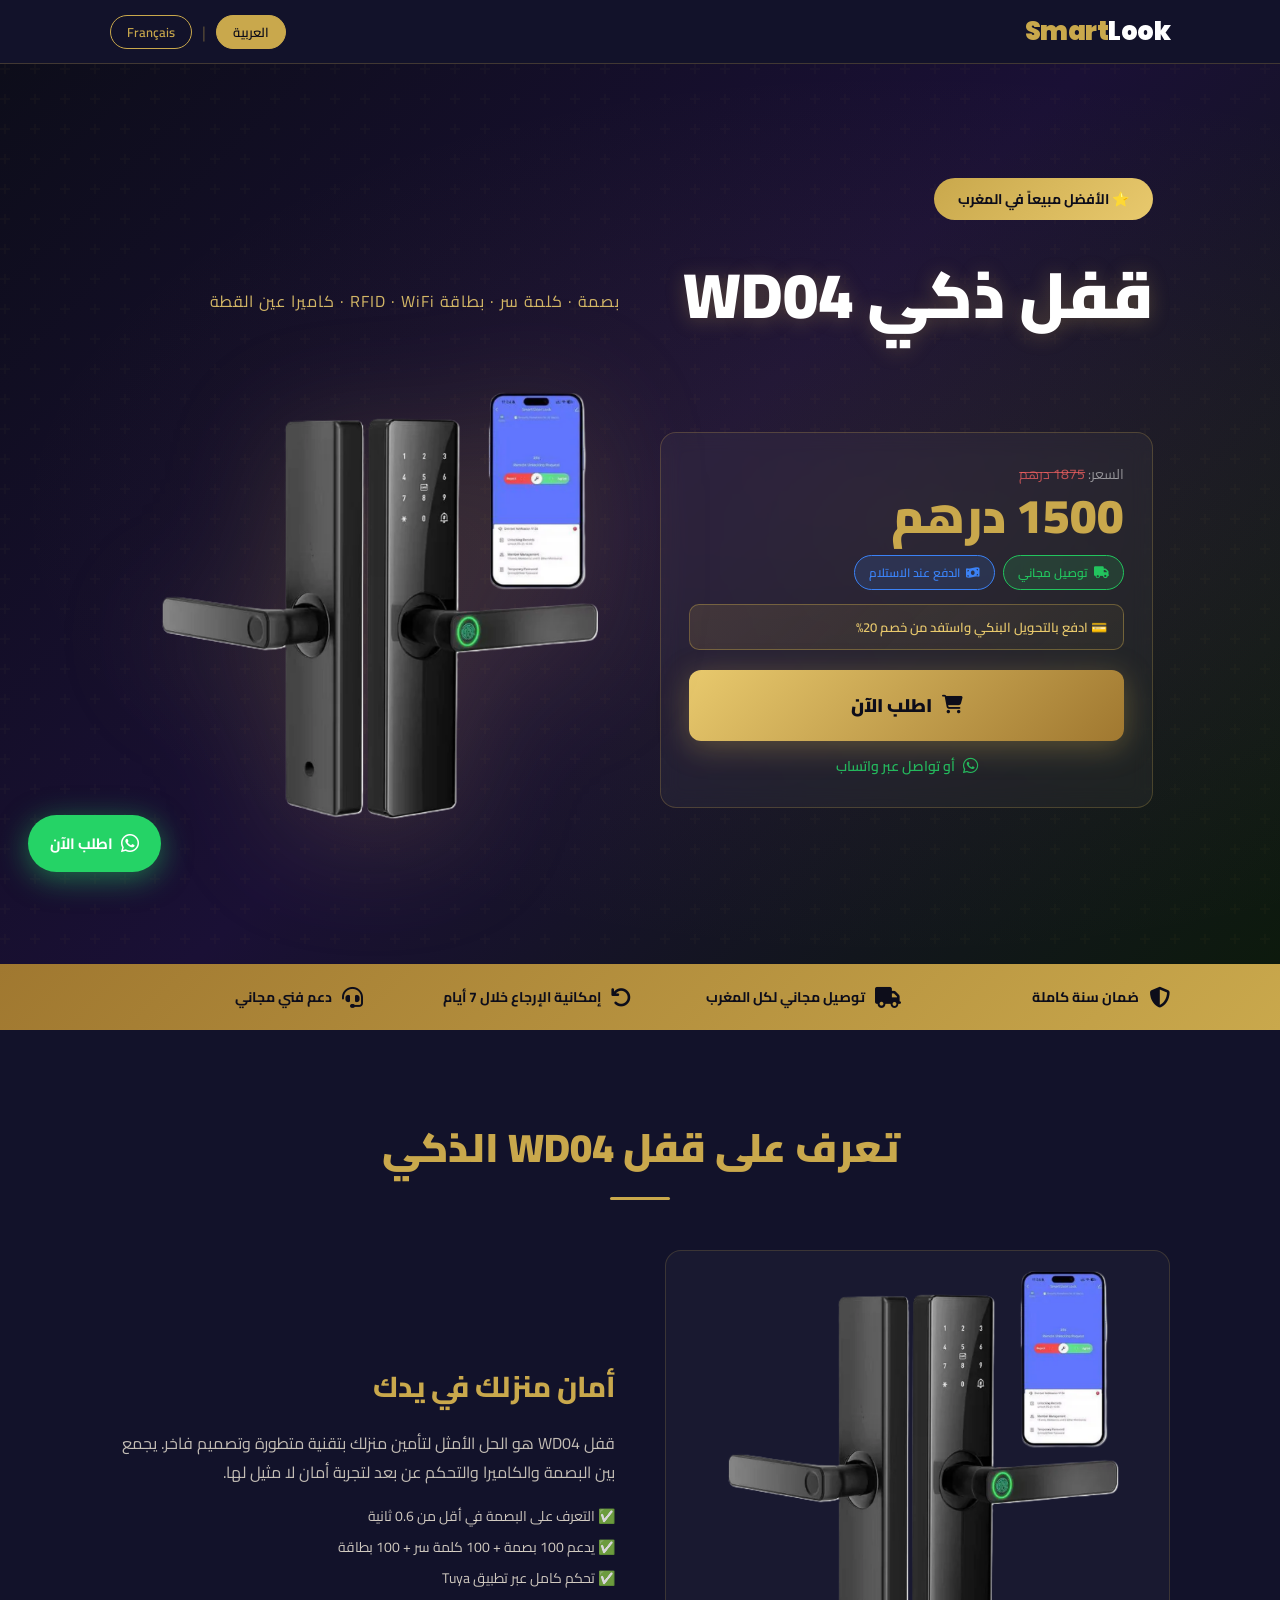
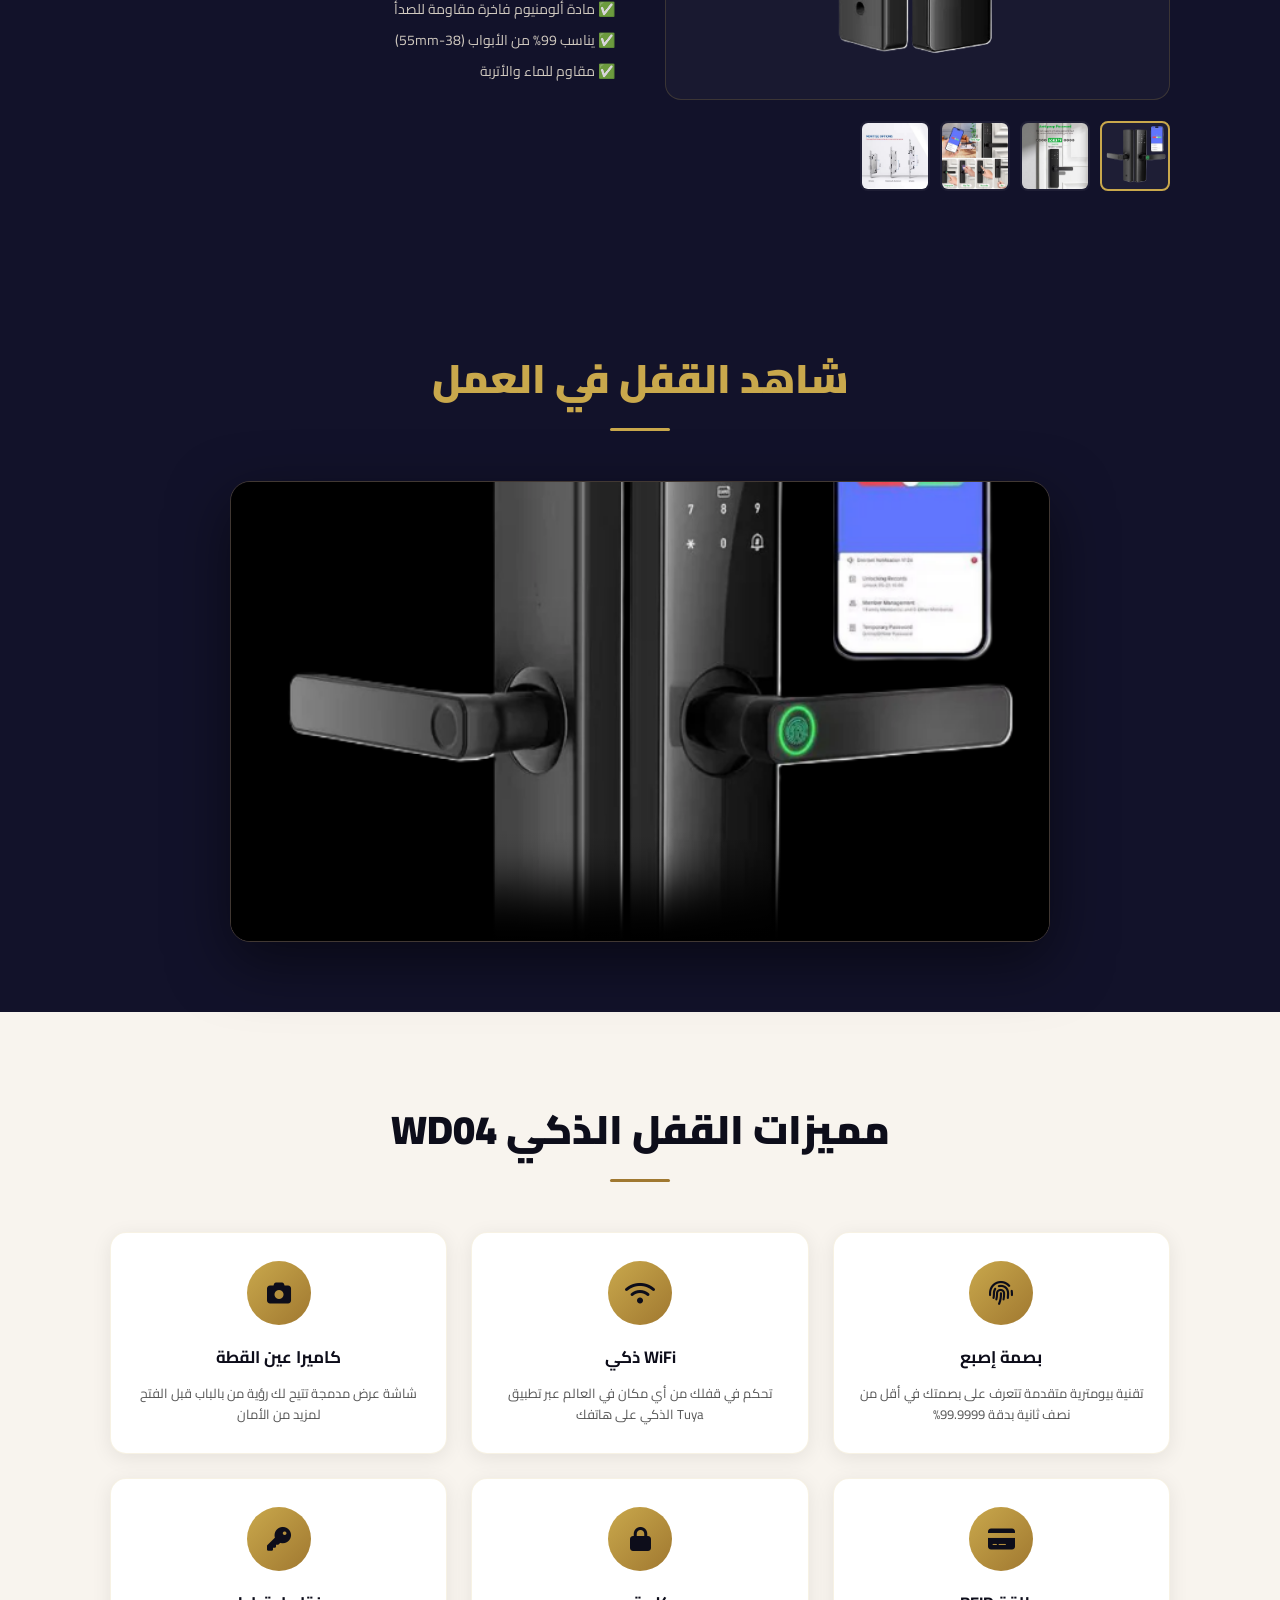
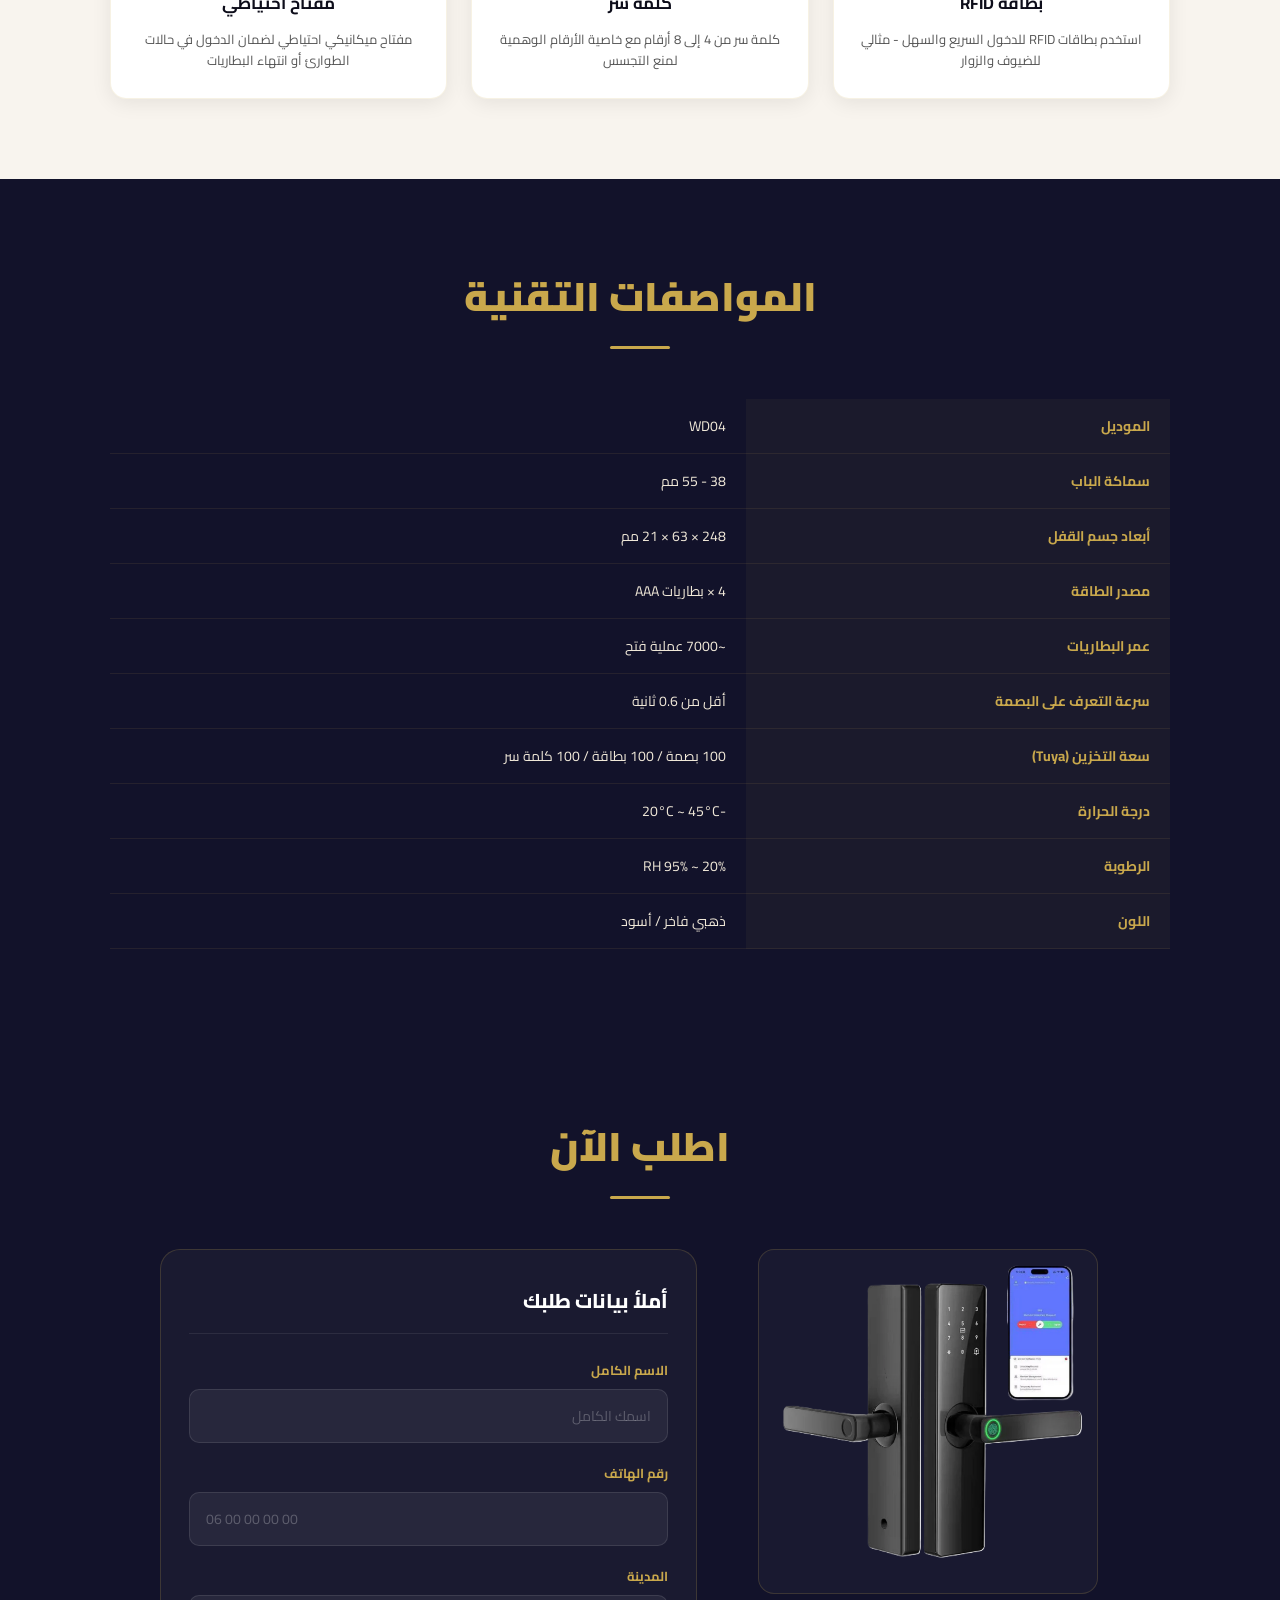
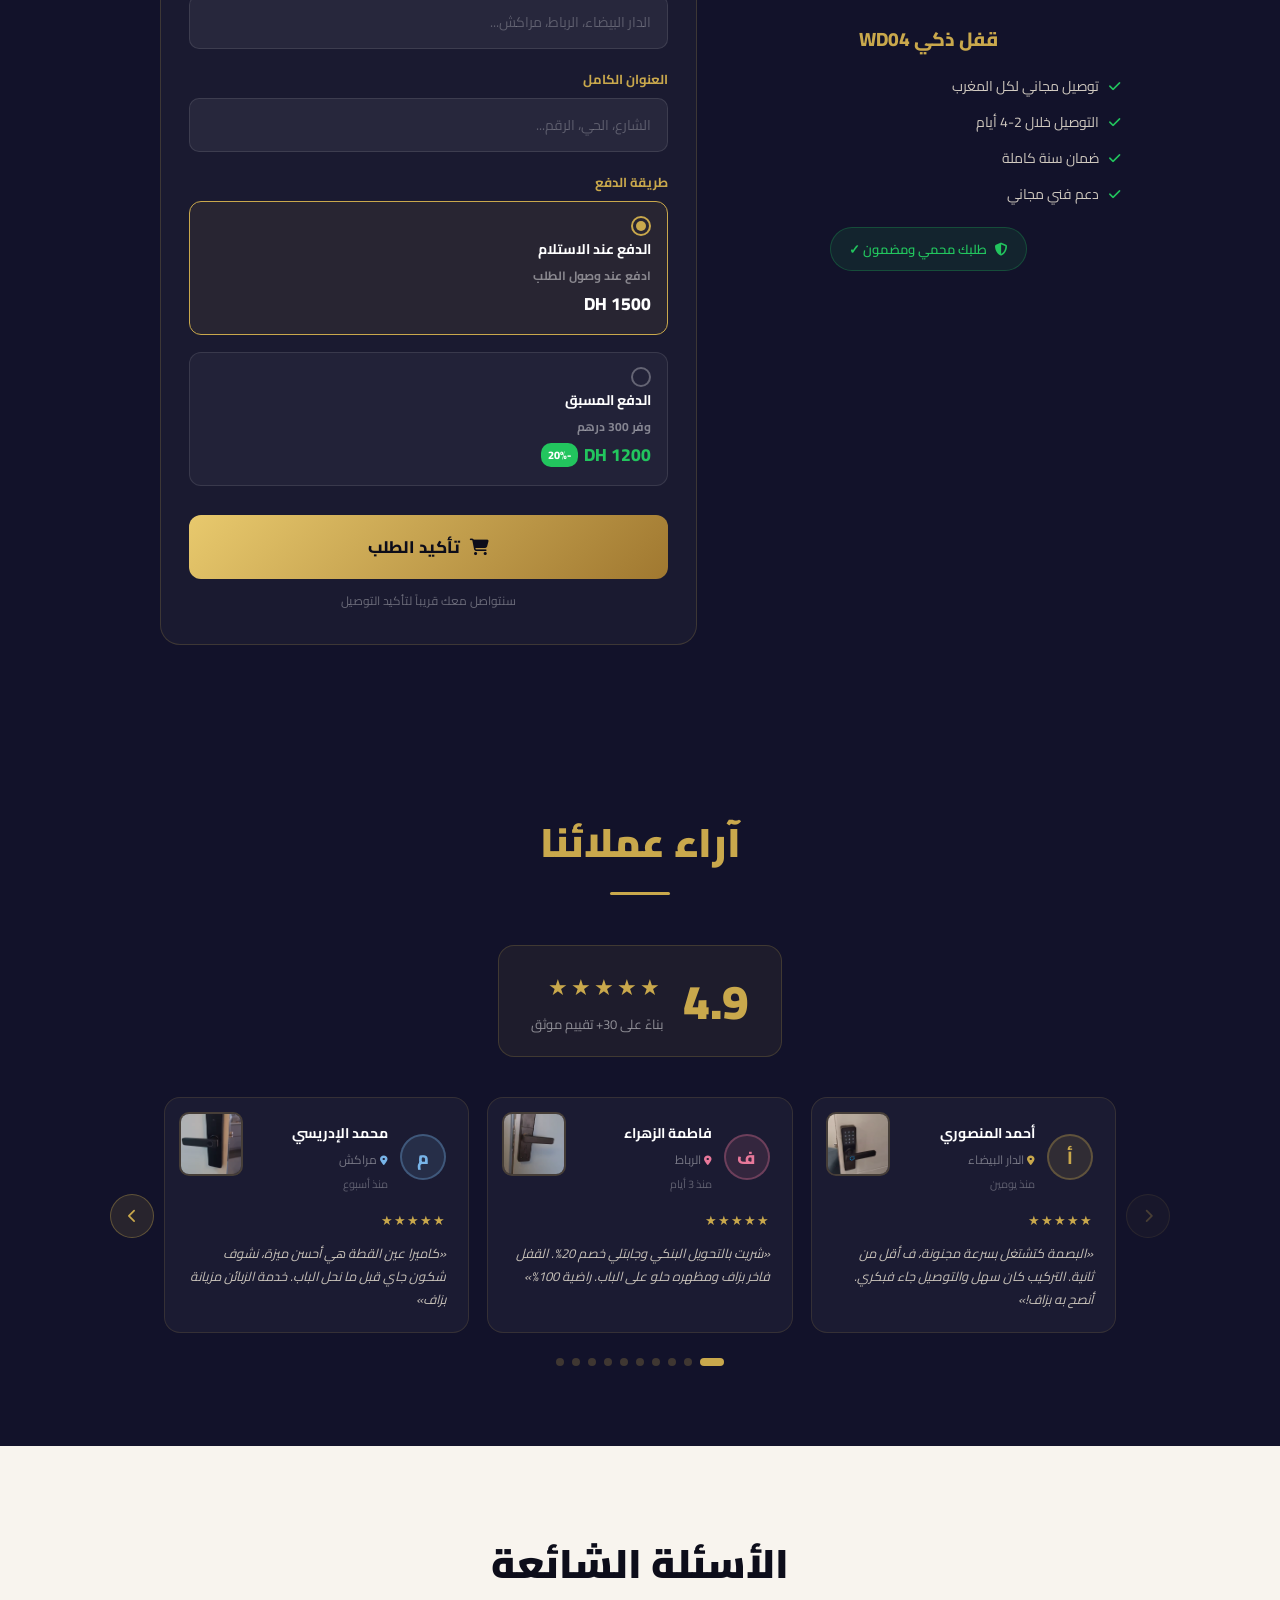
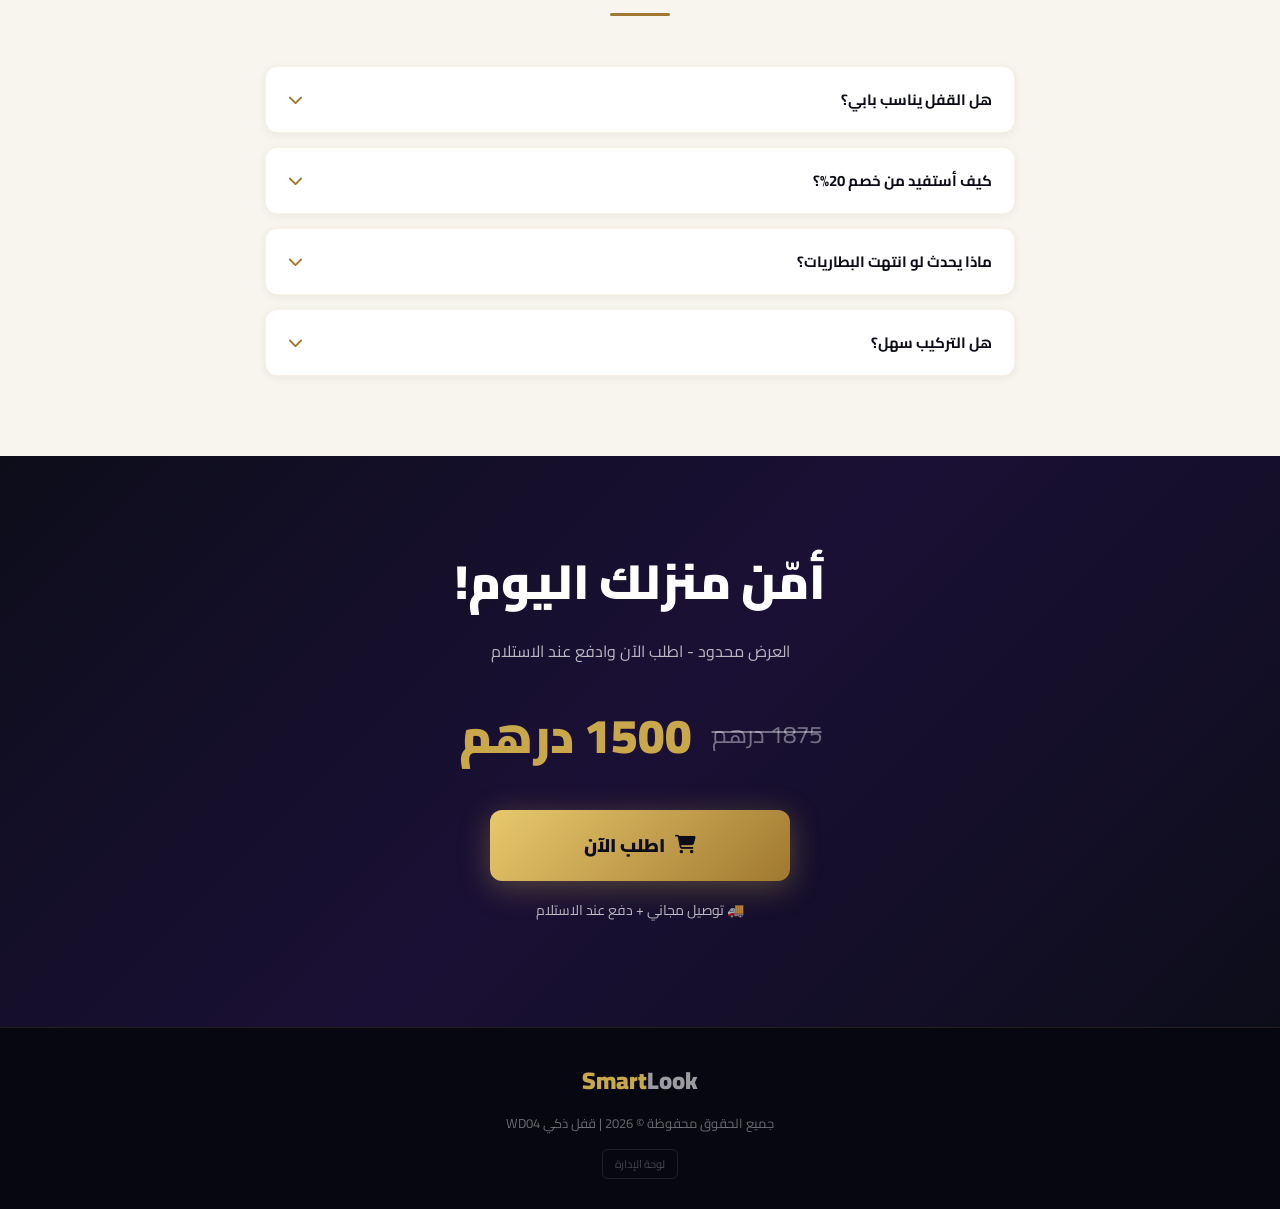
==== index.html @ 783a046b "first commit" ====
<!DOCTYPE html>
<html lang="ar" dir="rtl">
<head>
  <meta charset="UTF-8" />
  <meta name="viewport" content="width=device-width, initial-scale=1.0" />
  <title>SmartLook - قفل ذكي بصمة | Serrure Intelligente</title>
  <link rel="stylesheet" href="style.css" />
  <link href="https://fonts.googleapis.com/css2?family=Cairo:wght@300;400;600;700;900&family=Poppins:wght@300;400;600;700;900&display=swap" rel="stylesheet" />
  <link rel="stylesheet" href="https://cdnjs.cloudflare.com/ajax/libs/font-awesome/6.5.0/css/all.min.css" />
</head>
<body>

<!-- NAVBAR -->
<nav class="navbar">
  <div class="container navbar-inner">
    <div class="site-logo">Smart<span>Look</span></div>
    <div class="navbar-langs">
      <button class="lang-btn active" id="btn-ar" onclick="setLang('ar')">العربية</button>
      <span>|</span>
      <button class="lang-btn" id="btn-fr" onclick="setLang('fr')">Français</button>
    </div>
  </div>
</nav>

<!-- HEADER -->
<header class="hero">
  <div class="hero-overlay"></div>
  <div class="container hero-content">
    <div class="badge-top" data-ar="⭐ الأفضل مبيعاً في المغرب" data-fr="⭐ Meilleure vente au Maroc">⭐ الأفضل مبيعاً في المغرب</div>
    <h1 class="hero-title" data-ar="قفل ذكي WD04" data-fr="Serrure Intelligente WD04">قفل ذكي WD04</h1>
    <p class="hero-subtitle" data-ar="بصمة · كلمة سر · بطاقة RFID · WiFi · كاميرا عين القطة" data-fr="Empreinte · Code · Carte RFID · WiFi · Caméra Œil de Chat">بصمة · كلمة سر · بطاقة RFID · WiFi · كاميرا عين القطة</p>

    <div class="hero-price-box">
      <div class="price-normal">
        <span data-ar="السعر:" data-fr="Prix:">السعر:</span>
        <span class="price-strike">1875 درهم</span>
      </div>
      <div class="price-main">1500 <span data-ar="درهم" data-fr="DH">درهم</span></div>
      <div class="price-tags">
        <span class="tag green" data-ar="توصيل مجاني" data-fr="Livraison gratuite"><i class="fas fa-truck"></i> توصيل مجاني</span>
        <span class="tag blue" data-ar="الدفع عند الاستلام" data-fr="Paiement à la livraison"><i class="fas fa-money-bill-wave"></i> الدفع عند الاستلام</span>
      </div>
      <div class="virement-promo" data-ar="💳 ادفع بالتحويل البنكي واستفد من خصم 20%" data-fr="💳 Payez par virement bancaire et bénéficiez de 20% de réduction">
        💳 ادفع بالتحويل البنكي واستفد من خصم 20%
      </div>
      <button class="cta-btn hero-cta pulse" onclick="scrollToOrder()">
        <i class="fas fa-shopping-cart"></i>
        <span data-ar="اطلب الآن" data-fr="Commander maintenant">اطلب الآن</span>
      </button>
      <a class="hero-wa-link" href="#" onclick="orderWhatsApp('cod'); return false;">
        <i class="fab fa-whatsapp"></i>
        <span data-ar="أو تواصل عبر واتساب" data-fr="Ou contactez via WhatsApp">أو تواصل عبر واتساب</span>
      </a>
    </div>

    <div class="hero-img-wrap">
      <img src="image/looks.png" alt="WD04 Smart Lock" class="hero-img" />
    </div>
  </div>
</header>

<!-- TRUST BADGES -->
<section class="trust-bar">
  <div class="container trust-grid">
    <div class="trust-item">
      <i class="fas fa-shield-alt"></i>
      <span data-ar="ضمان سنة كاملة" data-fr="Garantie 1 an">ضمان سنة كاملة</span>
    </div>
    <div class="trust-item">
      <i class="fas fa-truck"></i>
      <span data-ar="توصيل مجاني لكل المغرب" data-fr="Livraison gratuite partout au Maroc">توصيل مجاني لكل المغرب</span>
    </div>
    <div class="trust-item">
      <i class="fas fa-undo"></i>
      <span data-ar="إمكانية الإرجاع خلال 7 أيام" data-fr="Retour sous 7 jours">إمكانية الإرجاع خلال 7 أيام</span>
    </div>
    <div class="trust-item">
      <i class="fas fa-headset"></i>
      <span data-ar="دعم فني مجاني" data-fr="Support technique gratuit">دعم فني مجاني</span>
    </div>
  </div>
</section>

<!-- VIDEO / PRODUCT SHOWCASE -->
<section class="showcase section-dark">
  <div class="container">
    <h2 class="section-title" data-ar="تعرف على قفل WD04 الذكي" data-fr="Découvrez la serrure WD04">تعرف على قفل WD04 الذكي</h2>
    <div class="showcase-grid">
      <div class="showcase-imgs">
        <div class="img-gallery">
          <img src="image/looks.png" alt="WD04" class="gallery-main" id="mainImg" />
          <div class="gallery-thumbs">
            <img src="image/looks.png" onclick="changeImg(this)" class="thumb active" />
            <img src="image/pic.png" onclick="changeImg(this)" class="thumb" />
            <img src="image/mk.png" onclick="changeImg(this)" class="thumb" />
            <img src="image/aze.png" onclick="changeImg(this)" class="thumb" />
          </div>
        </div>
      </div>
      <div class="showcase-text">
        <h3 data-ar="أمان منزلك في يدك" data-fr="La sécurité de votre maison dans vos mains">أمان منزلك في يدك</h3>
        <p data-ar="قفل WD04 هو الحل الأمثل لتأمين منزلك بتقنية متطورة وتصميم فاخر. يجمع بين البصمة والكاميرا والتحكم عن بعد لتجربة أمان لا مثيل لها." data-fr="La serrure WD04 est la solution idéale pour sécuriser votre maison avec une technologie avancée et un design luxueux. Combine empreinte digitale, caméra et contrôle à distance.">قفل WD04 هو الحل الأمثل لتأمين منزلك بتقنية متطورة وتصميم فاخر. يجمع بين البصمة والكاميرا والتحكم عن بعد لتجربة أمان لا مثيل لها.</p>
        <ul class="check-list">
          <li data-ar="✅ التعرف على البصمة في أقل من 0.6 ثانية" data-fr="✅ Reconnaissance d'empreinte en moins de 0.6 seconde">✅ التعرف على البصمة في أقل من 0.6 ثانية</li>
          <li data-ar="✅ يدعم 100 بصمة + 100 كلمة سر + 100 بطاقة" data-fr="✅ Supporte 100 empreintes + 100 codes + 100 cartes">✅ يدعم 100 بصمة + 100 كلمة سر + 100 بطاقة</li>
          <li data-ar="✅ تحكم كامل عبر تطبيق Tuya" data-fr="✅ Contrôle total via l'application Tuya">✅ تحكم كامل عبر تطبيق Tuya</li>
          <li data-ar="✅ مادة ألومنيوم فاخرة مقاومة للصدأ" data-fr="✅ Aluminium de luxe résistant à la corrosion">✅ مادة ألومنيوم فاخرة مقاومة للصدأ</li>
          <li data-ar="✅ يناسب 99% من الأبواب (38-55mm)" data-fr="✅ Compatible avec 99% des portes (38-55mm)">✅ يناسب 99% من الأبواب (38-55mm)</li>
          <li data-ar="✅ مقاوم للماء والأتربة" data-fr="✅ Résistant à l'eau et à la poussière">✅ مقاوم للماء والأتربة</li>
        </ul>
      </div>
    </div>
  </div>
</section>

<!-- VIDEO SECTION -->
<section class="video-section section-dark">
  <div class="container">
    <h2 class="section-title" data-ar="شاهد القفل في العمل" data-fr="Voir la serrure en action">شاهد القفل في العمل</h2>
    <div class="video-wrap">
      <video controls preload="metadata" poster="image/looks.png">
        <source src="video/2026-04-18 12-23-33.mkv" type="video/x-matroska" />
        <source src="video/2026-04-18 12-23-33.mkv" />
      </video>
    </div>
  </div>
</section>

<!-- FEATURES -->
<section class="features section-light">
  <div class="container">
    <h2 class="section-title dark" data-ar="مميزات القفل الذكي WD04" data-fr="Caractéristiques de la serrure WD04">مميزات القفل الذكي WD04</h2>
    <div class="features-grid">
      <div class="feature-card">
        <div class="feature-icon"><i class="fas fa-fingerprint"></i></div>
        <h4 data-ar="بصمة إصبع" data-fr="Empreinte digitale">بصمة إصبع</h4>
        <p data-ar="تقنية بيومترية متقدمة تتعرف على بصمتك في أقل من نصف ثانية بدقة 99.9999%" data-fr="Technologie biométrique avancée reconnaissant votre empreinte en moins d'une demi-seconde">تقنية بيومترية متقدمة تتعرف على بصمتك في أقل من نصف ثانية بدقة 99.9999%</p>
      </div>
      <div class="feature-card">
        <div class="feature-icon"><i class="fas fa-wifi"></i></div>
        <h4 data-ar="WiFi ذكي" data-fr="WiFi Intelligent">WiFi ذكي</h4>
        <p data-ar="تحكم في قفلك من أي مكان في العالم عبر تطبيق Tuya الذكي على هاتفك" data-fr="Contrôlez votre serrure depuis n'importe où dans le monde via l'application Tuya">تحكم في قفلك من أي مكان في العالم عبر تطبيق Tuya الذكي على هاتفك</p>
      </div>
      <div class="feature-card">
        <div class="feature-icon"><i class="fas fa-camera"></i></div>
        <h4 data-ar="كاميرا عين القطة" data-fr="Caméra Œil de Chat">كاميرا عين القطة</h4>
        <p data-ar="شاشة عرض مدمجة تتيح لك رؤية من بالباب قبل الفتح لمزيد من الأمان" data-fr="Écran intégré vous permettant de voir qui est à la porte avant d'ouvrir">شاشة عرض مدمجة تتيح لك رؤية من بالباب قبل الفتح لمزيد من الأمان</p>
      </div>
      <div class="feature-card">
        <div class="feature-icon"><i class="fas fa-credit-card"></i></div>
        <h4 data-ar="بطاقة RFID" data-fr="Carte RFID">بطاقة RFID</h4>
        <p data-ar="استخدم بطاقات RFID للدخول السريع والسهل - مثالي للضيوف والزوار" data-fr="Utilisez des cartes RFID pour un accès rapide et facile - idéal pour les invités">استخدم بطاقات RFID للدخول السريع والسهل - مثالي للضيوف والزوار</p>
      </div>
      <div class="feature-card">
        <div class="feature-icon"><i class="fas fa-lock"></i></div>
        <h4 data-ar="كلمة سر" data-fr="Code secret">كلمة سر</h4>
        <p data-ar="كلمة سر من 4 إلى 8 أرقام مع خاصية الأرقام الوهمية لمنع التجسس" data-fr="Code de 4 à 8 chiffres avec fonction anti-espionnage">كلمة سر من 4 إلى 8 أرقام مع خاصية الأرقام الوهمية لمنع التجسس</p>
      </div>
      <div class="feature-card">
        <div class="feature-icon"><i class="fas fa-key"></i></div>
        <h4 data-ar="مفتاح احتياطي" data-fr="Clé de secours">مفتاح احتياطي</h4>
        <p data-ar="مفتاح ميكانيكي احتياطي لضمان الدخول في حالات الطوارئ أو انتهاء البطاريات" data-fr="Clé mécanique de secours pour garantir l'accès en cas d'urgence">مفتاح ميكانيكي احتياطي لضمان الدخول في حالات الطوارئ أو انتهاء البطاريات</p>
      </div>
    </div>
  </div>
</section>

<!-- SPECS TABLE -->
<section class="specs section-dark">
  <div class="container">
    <h2 class="section-title" data-ar="المواصفات التقنية" data-fr="Spécifications Techniques">المواصفات التقنية</h2>
    <div class="specs-table-wrap">
      <table class="specs-table">
        <tbody>
          <tr>
            <td data-ar="الموديل" data-fr="Modèle">الموديل</td>
            <td>WD04</td>
          </tr>
          <tr>
            <td data-ar="سماكة الباب" data-fr="Épaisseur de porte">سماكة الباب</td>
            <td data-ar="38 - 55 مم" data-fr="38 - 55 mm">38 - 55 مم</td>
          </tr>
          <tr>
            <td data-ar="أبعاد جسم القفل" data-fr="Dimensions du corps">أبعاد جسم القفل</td>
            <td>248 × 63 × 21 مم</td>
          </tr>
          <tr>
            <td data-ar="مصدر الطاقة" data-fr="Source d'énergie">مصدر الطاقة</td>
            <td data-ar="4 × بطاريات AAA" data-fr="4 × piles AAA">4 × بطاريات AAA</td>
          </tr>
          <tr>
            <td data-ar="عمر البطاريات" data-fr="Durée des piles">عمر البطاريات</td>
            <td data-ar="~7000 عملية فتح" data-fr="~7000 ouvertures">~7000 عملية فتح</td>
          </tr>
          <tr>
            <td data-ar="سرعة التعرف على البصمة" data-fr="Vitesse reconnaissance">سرعة التعرف على البصمة</td>
            <td data-ar="أقل من 0.6 ثانية" data-fr="Moins de 0.6 seconde">أقل من 0.6 ثانية</td>
          </tr>
          <tr>
            <td data-ar="سعة التخزين (Tuya)" data-fr="Capacité stockage (Tuya)">سعة التخزين (Tuya)</td>
            <td data-ar="100 بصمة / 100 بطاقة / 100 كلمة سر" data-fr="100 empreintes / 100 cartes / 100 codes">100 بصمة / 100 بطاقة / 100 كلمة سر</td>
          </tr>
          <tr>
            <td data-ar="درجة الحرارة" data-fr="Température de fonctionnement">درجة الحرارة</td>
            <td>-20°C ~ 45°C</td>
          </tr>
          <tr>
            <td data-ar="الرطوبة" data-fr="Humidité">الرطوبة</td>
            <td>20% ~ 95% RH</td>
          </tr>
          <tr>
            <td data-ar="اللون" data-fr="Couleur">اللون</td>
            <td data-ar="ذهبي فاخر / أسود" data-fr="Or luxe / Noir">ذهبي فاخر / أسود</td>
          </tr>
        </tbody>
      </table>
    </div>
  </div>
</section>

<!-- ORDER FORM SECTION -->
<section class="payment section-dark" id="order-section">
  <div class="container">
    <h2 class="section-title" data-ar="اطلب الآن" data-fr="Passez votre commande">اطلب الآن</h2>

    <div class="order-layout">

      <!-- LEFT: Product summary -->
      <div class="order-summary">
        <img src="image/looks.png" alt="WD04" class="order-img" />
        <div class="order-product-name">قفل ذكي WD04</div>
        <ul class="order-features">
          <li><i class="fas fa-check"></i> <span data-ar="توصيل مجاني لكل المغرب" data-fr="Livraison gratuite au Maroc">توصيل مجاني لكل المغرب</span></li>
          <li><i class="fas fa-check"></i> <span data-ar="التوصيل خلال 2-4 أيام" data-fr="Livraison en 2-4 jours">التوصيل خلال 2-4 أيام</span></li>
          <li><i class="fas fa-check"></i> <span data-ar="ضمان سنة كاملة" data-fr="Garantie 1 an">ضمان سنة كاملة</span></li>
          <li><i class="fas fa-check"></i> <span data-ar="دعم فني مجاني" data-fr="Support technique gratuit">دعم فني مجاني</span></li>
        </ul>
        <div class="order-trust">
          <i class="fas fa-shield-alt"></i>
          <span data-ar="طلبك محمي ومضمون ✓" data-fr="Votre commande est sécurisée ✓">طلبك محمي ومضمون ✓</span>
        </div>
      </div>

      <!-- RIGHT: Form -->
      <div class="order-form-wrap">
        <h3 class="form-title" data-ar="أملأ بيانات طلبك" data-fr="Remplissez votre commande">أملأ بيانات طلبك</h3>

        <div id="form-success" class="form-success-msg" style="display:none">
          <i class="fas fa-check-circle"></i>
          <span data-ar="تم إرسال طلبك بنجاح! سنتواصل معك قريباً ✓" data-fr="Votre commande a été envoyée! Nous vous contacterons bientôt ✓">تم إرسال طلبك بنجاح! سنتواصل معك قريباً ✓</span>
        </div>

        <form id="order-form" onsubmit="submitOrder(event)">
          <div class="field-group">
            <label data-ar="الاسم الكامل" data-fr="Nom complet">الاسم الكامل</label>
            <input type="text" id="ord-name" data-placeholder-ar="اسمك الكامل" data-placeholder-fr="Votre nom complet" placeholder="اسمك الكامل" required />
          </div>
          <div class="field-group">
            <label data-ar="رقم الهاتف" data-fr="Téléphone">رقم الهاتف</label>
            <input type="tel" id="ord-phone" data-placeholder-ar="06 00 00 00 00" data-placeholder-fr="06 00 00 00 00" placeholder="06 00 00 00 00" pattern="[0-9]{10}" maxlength="10" inputmode="numeric" required />
          </div>
          <div class="field-group">
            <label data-ar="المدينة" data-fr="Ville">المدينة</label>
            <input type="text" id="ord-city" data-placeholder-ar="الدار البيضاء، الرباط، مراكش..." data-placeholder-fr="Casablanca, Rabat, Marrakech..." placeholder="الدار البيضاء، الرباط، مراكش..." required />
          </div>
          <div class="field-group">
            <label data-ar="العنوان الكامل" data-fr="Adresse complète">العنوان الكامل</label>
            <input type="text" id="ord-address" data-placeholder-ar="الشارع، الحي، الرقم..." data-placeholder-fr="Rue, immeuble, appartement, quartier" placeholder="الشارع، الحي، الرقم..." required />
          </div>

          <div class="field-group">
            <label data-ar="طريقة الدفع" data-fr="Mode de paiement">طريقة الدفع</label>
            <div class="payment-options">
              <label class="pay-option selected" id="opt-cod" onclick="selectPayment('cod')">
                <input type="radio" name="payment" value="cod" checked hidden />
                <div class="pay-radio"><span class="pay-dot"></span></div>
                <div class="pay-info">
                  <span class="pay-name" data-ar="الدفع عند الاستلام" data-fr="À la livraison">الدفع عند الاستلام</span>
                  <span class="pay-desc" data-ar="ادفع عند وصول الطلب" data-fr="Payez à la réception">ادفع عند وصول الطلب</span>
                </div>
                <span class="pay-price">1500 DH</span>
              </label>
              <label class="pay-option" id="opt-virement" onclick="openVirementModal()">
                <input type="radio" name="payment" value="virement" hidden />
                <div class="pay-radio"><span class="pay-dot"></span></div>
                <div class="pay-info">
                  <span class="pay-name" data-ar="الدفع المسبق" data-fr="Paiement anticipé">الدفع المسبق</span>
                  <span class="pay-desc" data-ar="وفر 300 درهم" data-fr="Économisez 300 DH">وفر 300 درهم</span>
                </div>
                <div class="pay-price-wrap">
                  <span class="pay-price green">1200 DH</span>
                  <span class="pay-badge-20">-20%</span>
                </div>
              </label>
            </div>
          </div>

          <button type="submit" class="submit-order-btn">
            <i class="fas fa-shopping-cart"></i>
            <span data-ar="تأكيد الطلب" data-fr="Commander maintenant">تأكيد الطلب</span>
          </button>
          <p class="form-note" data-ar="سنتواصل معك قريباً لتأكيد التوصيل" data-fr="Nous vous rappellerons sous peu pour confirmer la livraison.">سنتواصل معك قريباً لتأكيد التوصيل</p>
        </form>
      </div>

    </div>
  </div>
</section>

<!-- TESTIMONIALS -->
<section class="testimonials section-dark">
  <div class="container">
    <h2 class="section-title" data-ar="آراء عملائنا" data-fr="Avis de nos clients">آراء عملائنا</h2>
    <div class="testi-summary">
      <div class="testi-score">4.9</div>
      <div>
        <div class="testi-stars-big">★★★★★</div>
        <div class="testi-count" data-ar="بناءً على 30+ تقييم موثق" data-fr="Basé sur 30+ avis vérifiés">بناءً على 30+ تقييم موثق</div>
      </div>
    </div>
    <div class="testi-slider-wrap">
      <button class="testi-arrow testi-prev" onclick="slideReviews(-1)"><i class="fas fa-chevron-right"></i></button>
      <div class="testi-slider-viewport">
        <div class="testimonials-grid" id="testi-grid"></div>
      </div>
      <button class="testi-arrow testi-next" onclick="slideReviews(1)"><i class="fas fa-chevron-left"></i></button>
    </div>
    <div class="testi-dots" id="testi-dots"></div>
  </div>
</section>

<!-- FAQ -->
<section class="faq section-light">
  <div class="container">
    <h2 class="section-title dark" data-ar="الأسئلة الشائعة" data-fr="Questions fréquentes">الأسئلة الشائعة</h2>
    <div class="faq-list">
      <div class="faq-item">
        <div class="faq-q" onclick="toggleFaq(this)">
          <span data-ar="هل القفل يناسب بابي؟" data-fr="Est-ce que la serrure est compatible avec ma porte?">هل القفل يناسب بابي؟</span>
          <i class="fas fa-chevron-down"></i>
        </div>
        <div class="faq-a">
          <p data-ar="نعم، قفل WD04 يناسب 99% من الأبواب بسماكة 38 إلى 55 ملم، سواء كانت أبواب خشبية أو ألومنيوم." data-fr="Oui, la serrure WD04 est compatible avec 99% des portes d'une épaisseur de 38 à 55 mm, qu'elles soient en bois ou en aluminium.">نعم، قفل WD04 يناسب 99% من الأبواب بسماكة 38 إلى 55 ملم، سواء كانت أبواب خشبية أو ألومنيوم.</p>
        </div>
      </div>
      <div class="faq-item">
        <div class="faq-q" onclick="toggleFaq(this)">
          <span data-ar="كيف أستفيد من خصم 20%؟" data-fr="Comment bénéficier de la réduction de 20%?">كيف أستفيد من خصم 20%؟</span>
          <i class="fas fa-chevron-down"></i>
        </div>
        <div class="faq-a">
          <p data-ar="تواصل معنا عبر واتساب واطلب الدفع بالتحويل البنكي، وسنرسل لك رقم الحساب البنكي. بعد التأكيد سيصلك القفل بسعر 1200 درهم بدل 1500 درهم." data-fr="Contactez-nous via WhatsApp et demandez le paiement par virement bancaire, nous vous enverrons le numéro de compte. Après confirmation, vous recevrez la serrure à 1200 DH au lieu de 1500 DH.">تواصل معنا عبر واتساب واطلب الدفع بالتحويل البنكي، وسنرسل لك رقم الحساب البنكي. بعد التأكيد سيصلك القفل بسعر 1200 درهم بدل 1500 درهم.</p>
        </div>
      </div>
      <div class="faq-item">
        <div class="faq-q" onclick="toggleFaq(this)">
          <span data-ar="ماذا يحدث لو انتهت البطاريات؟" data-fr="Que se passe-t-il si les piles sont déchargées?">ماذا يحدث لو انتهت البطاريات؟</span>
          <i class="fas fa-chevron-down"></i>
        </div>
        <div class="faq-a">
          <p data-ar="القفل مجهز بمدخل USB خارجي لإمداده بالطاقة بشكل مؤقت، كما يأتي مع مفتاح ميكانيكي احتياطي لحالات الطوارئ." data-fr="La serrure est équipée d'une interface USB externe pour l'alimenter temporairement, et est livrée avec une clé mécanique de secours pour les urgences.">القفل مجهز بمدخل USB خارجي لإمداده بالطاقة بشكل مؤقت، كما يأتي مع مفتاح ميكانيكي احتياطي لحالات الطوارئ.</p>
        </div>
      </div>
      <div class="faq-item">
        <div class="faq-q" onclick="toggleFaq(this)">
          <span data-ar="هل التركيب سهل؟" data-fr="L'installation est-elle facile?">هل التركيب سهل؟</span>
          <i class="fas fa-chevron-down"></i>
        </div>
        <div class="faq-a">
          <p data-ar="نعم، التركيب بسيط ويأتي مع دليل مفصل. كما نقدم دعم فني مجاني عبر واتساب للمساعدة في التركيب." data-fr="Oui, l'installation est simple et est livrée avec un guide détaillé. Nous offrons également un support technique gratuit via WhatsApp pour aider à l'installation.">نعم، التركيب بسيط ويأتي مع دليل مفصل. كما نقدم دعم فني مجاني عبر واتساب للمساعدة في التركيب.</p>
        </div>
      </div>
    </div>
  </div>
</section>

<!-- FINAL CTA -->
<section class="final-cta">
  <div class="container">
    <h2 data-ar="أمّن منزلك اليوم!" data-fr="Sécurisez votre maison aujourd'hui!">أمّن منزلك اليوم!</h2>
    <p data-ar="العرض محدود - اطلب الآن وادفع عند الاستلام" data-fr="Offre limitée - Commandez maintenant et payez à la livraison">العرض محدود - اطلب الآن وادفع عند الاستلام</p>
    <div class="final-price">
      <span class="f-strike">1875 <span data-ar="درهم" data-fr="DH">درهم</span></span>
      <span class="f-main">1500 <span data-ar="درهم" data-fr="DH">درهم</span></span>
    </div>
    <button class="cta-btn hero-cta pulse big" onclick="scrollToOrder()">
      <i class="fas fa-shopping-cart"></i>
      <span data-ar="اطلب الآن" data-fr="Commander maintenant">اطلب الآن</span>
    </button>
    <p class="free-ship" data-ar="🚚 توصيل مجاني + دفع عند الاستلام" data-fr="🚚 Livraison gratuite + Paiement à la livraison">🚚 توصيل مجاني + دفع عند الاستلام</p>
  </div>
</section>

<!-- FOOTER -->
<footer class="footer">
  <div class="container">
    <div class="footer-logo">Smart<span>Look</span></div>
    <p data-ar="جميع الحقوق محفوظة © 2026 | قفل ذكي WD04" data-fr="Tous droits réservés © 2026 | Serrure WD04">جميع الحقوق محفوظة © 2026 | قفل ذكي WD04</p>
    <a href="admin.html" class="admin-link" data-ar="لوحة الإدارة" data-fr="Panel Admin">لوحة الإدارة</a>
  </div>
</footer>

<!-- VIREMENT MODAL -->
<div class="vir-modal-overlay" id="vir-modal-overlay" onclick="closeVirementModal(event)">
  <div class="vir-modal">
    <button class="vir-modal-close" onclick="closeVirementModal()">✕</button>
    <h3 class="vir-modal-title" data-ar="اختر طريقة الدفع المسبق" data-fr="Choisissez votre mode de prépaiement">اختر طريقة الدفع المسبق</h3>
    <p class="vir-modal-sub" data-ar="ادفع مسبقاً واستفد من خصم 20% — 1200 درهم فقط" data-fr="Payez à l'avance et bénéficiez de 20% — 1200 DH seulement">ادفع مسبقاً واستفد من خصم 20% — 1200 درهم فقط</p>

    <div class="vir-options">
      <button class="vir-option" onclick="confirmVirement('bank')">
        <div class="vir-icon">🏦</div>
        <div class="vir-info">
          <span class="vir-name" data-ar="تحويل بنكي" data-fr="Virement Bancaire">تحويل بنكي</span>
          <span class="vir-desc" data-ar="تحويل مباشر إلى الحساب البنكي" data-fr="Virement direct vers le compte bancaire">تحويل مباشر إلى الحساب البنكي</span>
        </div>
        <i class="fas fa-chevron-left vir-arrow"></i>
      </button>

      <button class="vir-option" onclick="confirmVirement('cashplus')">
        <div class="vir-icon"><img src="image/cash plus.png" alt="Cash Plus" style="width:40px;height:40px;object-fit:contain;border-radius:8px;"></div>
        <div class="vir-info">
          <span class="vir-name">Cash Plus</span>
          <span class="vir-desc" data-ar="إيداع نقدي عبر وكالات Cash Plus" data-fr="Dépôt en espèces via les agences Cash Plus">إيداع نقدي عبر وكالات Cash Plus</span>
        </div>
        <i class="fas fa-chevron-left vir-arrow"></i>
      </button>
    </div>
  </div>
</div>

<!-- BANK DETAILS MODAL -->
<div class="bank-modal-overlay" id="bank-modal-overlay" onclick="closeBankModal(event)">
  <div class="bank-modal">
    <button class="vir-modal-close" onclick="closeBankModal()">✕</button>
    <div class="bank-modal-header">
      <div class="bank-modal-icon">🏦</div>
      <h3 class="bank-modal-title" data-ar="معلومات التحويل البنكي" data-fr="Informations du virement bancaire">معلومات التحويل البنكي</h3>
      <p class="bank-modal-sub" data-ar="حوّل المبلغ إلى الحساب التالي ثم اضغط تأكيد طلب" data-fr="Transférez le montant au compte ci-dessous puis confirmez">حوّل المبلغ إلى الحساب التالي ثم اضغط تأكيد طلب</p>
    </div>

    <div class="bank-details-grid">
      <div class="bank-row">
        <span class="bank-lbl" data-ar="البنك" data-fr="Banque">البنك</span>
        <span class="bank-val">CIH Bank</span>
      </div>
      <div class="bank-row">
        <span class="bank-lbl" data-ar="الاسم" data-fr="Nom">الاسم</span>
        <span class="bank-val">SmartLook</span>
      </div>
      <div class="bank-row">
        <span class="bank-lbl">RIB</span>
        <span class="bank-val bank-rib" id="bank-rib-number" onclick="copyRIB()">230 780 0000000000000000 00 <i class="fas fa-copy"></i></span>
      </div>
      <div class="bank-row bank-row-amount">
        <span class="bank-lbl" data-ar="المبلغ" data-fr="Montant">المبلغ</span>
        <span class="bank-val bank-amount">1200 <small>درهم</small></span>
      </div>
    </div>

    <div class="bank-actions">
      <button class="bank-confirm-btn" onclick="confirmBankOrder()">
        <i class="fas fa-check-circle"></i>
        <span data-ar="تأكيد طلب" data-fr="Confirmer la commande">تأكيد طلب</span>
      </button>
      <button class="bank-print-btn" onclick="printBankDetails()">
        <i class="fas fa-print"></i>
        <span data-ar="طباعة" data-fr="Imprimer">طباعة</span>
      </button>
    </div>
  </div>
</div>

<!-- LIGHTBOX -->
<div class="lightbox" id="lightbox" onclick="closeLightbox()">
  <button class="lightbox-close" onclick="closeLightbox()">✕</button>
  <img class="lightbox-img" id="lightbox-img" src="" alt="">
</div>

<!-- THANK YOU OVERLAY -->
<div class="thankyou-overlay" id="thankyou-overlay">
  <div class="thankyou-box">
    <div class="ty-icon">
      <i class="fas fa-check-circle"></i>
    </div>
    <h2 class="ty-title" data-ar="شكراً على طلبك! 🎉" data-fr="Merci pour votre commande! 🎉">شكراً على طلبك! 🎉</h2>
    <p class="ty-msg" data-ar="تم استلام طلبك بنجاح" data-fr="Votre commande a été reçue avec succès">تم استلام طلبك بنجاح</p>
    <div class="ty-info-box">
      <i class="fas fa-phone-alt"></i>
      <span data-ar="سنتواصل معك في أقرب وقت لتأكيد طلبك وتحديد موعد التوصيل" data-fr="Nous vous contacterons très prochainement pour confirmer votre commande et fixer la date de livraison">سنتواصل معك في أقرب وقت لتأكيد طلبك وتحديد موعد التوصيل</span>
    </div>
    <div class="ty-details" id="ty-details"></div>

    <div class="ty-vir-reminder" id="ty-vir-reminder" style="display:none">
      <div class="ty-vir-alert">
        <i class="fas fa-exclamation-triangle"></i>
        <span data-ar="مهم جداً!" data-fr="Très important!">مهم جداً!</span>
      </div>
      <p class="ty-vir-text" data-ar="أرسل لنا وصل التحويل و رقم الطلب عبر WhatsApp لتأكيد طلبك" data-fr="Envoyez-nous le reçu du virement et le numéro de commande via WhatsApp pour confirmer">أرسل لنا وصل التحويل و رقم الطلب عبر WhatsApp لتأكيد طلبك</p>
      <a id="ty-vir-wa-btn" href="#" class="ty-vir-wa-btn" target="_blank">
        <i class="fab fa-whatsapp"></i>
        <span data-ar="إرسال الوصل عبر واتساب" data-fr="Envoyer le reçu via WhatsApp">إرسال الوصل عبر واتساب</span>
      </a>
    </div>

    <div class="ty-tags">
      <span class="ty-tag"><i class="fas fa-truck"></i> <span data-ar="توصيل مجاني" data-fr="Livraison gratuite">توصيل مجاني</span></span>
      <span class="ty-tag"><i class="fas fa-shield-alt"></i> <span data-ar="ضمان سنة" data-fr="Garantie 1 an">ضمان سنة</span></span>
    </div>
    <button class="ty-close-btn" onclick="closeThankyou()">
      <span data-ar="العودة للصفحة الرئيسية" data-fr="Retour à la page principale">العودة للصفحة الرئيسية</span>
    </button>
  </div>
</div>

<!-- FLOATING WHATSAPP -->
<a href="#" class="floating-wa" onclick="orderWhatsApp('cod'); return false;">
  <i class="fab fa-whatsapp"></i>
  <span data-ar="اطلب الآن" data-fr="Commander">اطلب الآن</span>
</a>

<script src="script.js?v=2"></script>
</body>
</html>
---- style.css ----
/* ===== ROOT & RESET ===== */
*, *::before, *::after { box-sizing: border-box; margin: 0; padding: 0; }

:root {
  --gold: #c9a84c;
  --gold-light: #e8c96d;
  --gold-dark: #a07830;
  --dark: #0d0d1a;
  --dark2: #12122a;
  --dark3: #1a1a35;
  --light: #f8f4ee;
  --white: #ffffff;
  --green: #22c55e;
  --blue: #3b82f6;
  --whatsapp: #25D366;
  --text-dark: #1a1a2e;
  --text-light: #f0e8d8;
  --shadow: 0 8px 40px rgba(0,0,0,0.35);
  --radius: 16px;
  --font-ar: 'Cairo', sans-serif;
  --font-fr: 'Poppins', sans-serif;
}

html { scroll-behavior: smooth; }

body {
  font-family: var(--font-ar);
  background: var(--dark);
  color: var(--text-light);
  direction: rtl;
  overflow-x: hidden;
}

body.lang-fr { font-family: var(--font-fr); direction: ltr; }

.container { max-width: 1100px; margin: 0 auto; padding: 0 20px; }

/* ===== NAVBAR ===== */
.navbar {
  background: var(--dark2);
  border-bottom: 1px solid rgba(201,168,76,0.25);
  padding: 12px 0;
  position: sticky;
  top: 0;
  z-index: 100;
  backdrop-filter: blur(10px);
}
.navbar-inner {
  display: flex;
  align-items: center;
  justify-content: space-between;
}
.site-logo {
  font-size: 1.6rem;
  font-weight: 900;
  color: var(--gold);
  letter-spacing: -0.5px;
  font-family: var(--font-fr);
}
.site-logo span { color: var(--white); }
.navbar-langs { display: flex; align-items: center; gap: 10px; }
.navbar-langs span { color: rgba(201,168,76,0.4); }
.lang-btn {
  background: transparent;
  border: 1.5px solid var(--gold);
  color: var(--gold);
  padding: 4px 16px;
  border-radius: 20px;
  cursor: pointer;
  font-size: 13px;
  font-weight: 600;
  transition: all 0.2s;
  font-family: inherit;
}
.lang-btn.active, .lang-btn:hover { background: var(--gold); color: var(--dark); }

/* ===== HERO ===== */
.hero {
  position: relative;
  min-height: 100vh;
  background: linear-gradient(135deg, #0d0d1a 0%, #1a1035 50%, #0d1a0d 100%);
  display: flex;
  align-items: center;
  overflow: hidden;
  padding: 80px 0 60px;
}
.hero::before {
  content: '';
  position: absolute;
  inset: 0;
  background: radial-gradient(ellipse at 70% 50%, rgba(201,168,76,0.08) 0%, transparent 70%);
}
.hero-overlay {
  position: absolute;
  inset: 0;
  background: url("data:image/svg+xml,%3Csvg width='60' height='60' viewBox='0 0 60 60' xmlns='http://www.w3.org/2000/svg'%3E%3Cg fill='none' fill-rule='evenodd'%3E%3Cg fill='%23c9a84c' fill-opacity='0.03'%3E%3Cpath d='M36 34v-4h-2v4h-4v2h4v4h2v-4h4v-2h-4zm0-30V0h-2v4h-4v2h4v4h2V6h4V4h-4zM6 34v-4H4v4H0v2h4v4h2v-4h4v-2H6zM6 4V0H4v4H0v2h4v4h2V6h4V4H6z'/%3E%3C/g%3E%3C/g%3E%3C/svg%3E");
}

.hero-content {
  position: relative;
  z-index: 2;
  display: grid;
  grid-template-columns: 1fr 1fr;
  grid-template-rows: auto;
  gap: 40px;
  align-items: center;
}

.badge-top {
  grid-column: 1 / -1;
  display: inline-block;
  background: linear-gradient(135deg, var(--gold), var(--gold-light));
  color: var(--dark);
  padding: 8px 24px;
  border-radius: 30px;
  font-size: 14px;
  font-weight: 700;
  width: fit-content;
  animation: fadeDown 0.6s ease;
}

.hero-title {
  font-size: clamp(2.5rem, 5vw, 4.5rem);
  font-weight: 900;
  color: var(--white);
  line-height: 1.1;
  text-shadow: 0 2px 20px rgba(201,168,76,0.3);
}
.hero-subtitle {
  font-size: 1rem;
  color: var(--gold-light);
  margin: 12px 0 0;
  opacity: 0.9;
  letter-spacing: 1px;
}

.hero-price-box {
  background: rgba(255,255,255,0.04);
  border: 1px solid rgba(201,168,76,0.25);
  border-radius: var(--radius);
  padding: 28px;
  backdrop-filter: blur(10px);
}

.price-normal { color: rgba(255,255,255,0.5); font-size: 14px; margin-bottom: 4px; }
.price-strike { text-decoration: line-through; color: rgba(255,100,100,0.7); }
.price-main {
  font-size: clamp(2rem, 4vw, 3rem);
  font-weight: 900;
  color: var(--gold);
  line-height: 1;
  margin-bottom: 16px;
}

.price-tags { display: flex; flex-wrap: wrap; gap: 8px; margin-bottom: 14px; }
.tag {
  display: inline-flex;
  align-items: center;
  gap: 6px;
  padding: 5px 14px;
  border-radius: 20px;
  font-size: 12px;
  font-weight: 600;
}
.tag.green { background: rgba(34,197,94,0.15); border: 1px solid var(--green); color: var(--green); }
.tag.blue { background: rgba(59,130,246,0.15); border: 1px solid var(--blue); color: var(--blue); }

.virement-promo {
  background: linear-gradient(135deg, rgba(201,168,76,0.15), rgba(201,168,76,0.05));
  border: 1px solid rgba(201,168,76,0.4);
  border-radius: 10px;
  padding: 10px 16px;
  font-size: 13px;
  color: var(--gold-light);
  margin-bottom: 20px;
  font-weight: 600;
}

.cta-btn {
  display: inline-flex;
  align-items: center;
  gap: 10px;
  background: var(--whatsapp);
  color: white;
  border: none;
  padding: 16px 32px;
  border-radius: 12px;
  font-size: 1rem;
  font-weight: 700;
  cursor: pointer;
  transition: all 0.3s;
  width: 100%;
  justify-content: center;
  font-family: inherit;
}
.cta-btn:hover { background: #1ebe5d; transform: translateY(-2px); box-shadow: 0 8px 25px rgba(37,211,102,0.4); }
.cta-btn.gold-btn { background: linear-gradient(135deg, var(--gold), var(--gold-dark)); color: var(--dark); }
.cta-btn.gold-btn:hover { box-shadow: 0 8px 25px rgba(201,168,76,0.4); }
.cta-btn.hero-cta {
  background: linear-gradient(135deg, var(--gold-light), var(--gold-dark));
  color: var(--dark);
  font-size: 1.15rem;
  font-weight: 900;
  padding: 18px 36px;
  box-shadow: 0 6px 30px rgba(201,168,76,0.35);
}
.cta-btn.hero-cta:hover { background: linear-gradient(135deg, #f0d880, var(--gold)); box-shadow: 0 10px 40px rgba(201,168,76,0.5); transform: translateY(-3px); }
@keyframes pulse-gold {
  0%, 100% { box-shadow: 0 6px 30px rgba(201,168,76,0.35); }
  50% { box-shadow: 0 6px 30px rgba(201,168,76,0.35), 0 0 0 14px rgba(201,168,76,0); }
}
.cta-btn.hero-cta.pulse { animation: pulse-gold 2.5s infinite; }
.hero-wa-link {
  display: flex;
  align-items: center;
  justify-content: center;
  gap: 8px;
  color: var(--whatsapp);
  text-decoration: none;
  font-size: 14px;
  font-weight: 600;
  margin-top: 12px;
  opacity: 0.85;
  transition: opacity 0.2s;
}
.hero-wa-link:hover { opacity: 1; }
.hero-wa-link i { font-size: 1.1rem; }
.cta-btn.big { font-size: 1.15rem; padding: 18px 40px; }

@keyframes pulse {
  0%, 100% { box-shadow: 0 0 0 0 rgba(37,211,102,0.5); }
  50% { box-shadow: 0 0 0 16px rgba(37,211,102,0); }
}
.cta-btn.pulse { animation: pulse 2.5s infinite; }

.hero-img-wrap {
  display: flex;
  justify-content: center;
  align-items: center;
}
.hero-img {
  max-width: 100%;
  max-height: 500px;
  object-fit: contain;
  filter: drop-shadow(0 20px 60px rgba(201,168,76,0.2));
  animation: float 3s ease-in-out infinite;
}
@keyframes float {
  0%, 100% { transform: translateY(0); }
  50% { transform: translateY(-12px); }
}

/* ===== TRUST BAR ===== */
.trust-bar {
  background: linear-gradient(135deg, var(--gold-dark), var(--gold));
  padding: 20px 0;
}
.trust-grid {
  display: grid;
  grid-template-columns: repeat(4, 1fr);
  gap: 16px;
}
.trust-item {
  display: flex;
  align-items: center;
  gap: 10px;
  color: var(--dark);
  font-weight: 700;
  font-size: 14px;
}
.trust-item i { font-size: 1.3rem; }

/* ===== SECTIONS ===== */
.section-dark { background: var(--dark2); padding: 80px 0; }
.section-light { background: var(--light); padding: 80px 0; color: var(--text-dark); }

.section-title {
  font-size: clamp(1.6rem, 3.5vw, 2.5rem);
  font-weight: 900;
  color: var(--gold);
  text-align: center;
  margin-bottom: 50px;
  position: relative;
}
.section-title.dark { color: var(--dark); }
.section-title::after {
  content: '';
  display: block;
  width: 60px;
  height: 3px;
  background: var(--gold);
  margin: 12px auto 0;
  border-radius: 2px;
}
.section-title.dark::after { background: var(--gold-dark); }

/* ===== SHOWCASE ===== */
.showcase-grid {
  display: grid;
  grid-template-columns: 1fr 1fr;
  gap: 50px;
  align-items: center;
}
.gallery-main {
  width: 100%;
  max-height: 450px;
  object-fit: contain;
  border-radius: var(--radius);
  border: 1px solid rgba(201,168,76,0.2);
  background: rgba(255,255,255,0.03);
}
.gallery-thumbs { display: flex; gap: 10px; margin-top: 12px; }
.thumb {
  width: 70px;
  height: 70px;
  object-fit: cover;
  border-radius: 8px;
  cursor: pointer;
  border: 2px solid transparent;
  transition: border-color 0.2s;
  background: rgba(255,255,255,0.05);
}
.thumb.active, .thumb:hover { border-color: var(--gold); }

.showcase-text h3 {
  font-size: 1.8rem;
  font-weight: 800;
  color: var(--gold);
  margin-bottom: 16px;
}
.showcase-text p { color: rgba(240,232,216,0.8); line-height: 1.8; margin-bottom: 20px; }
.check-list { list-style: none; display: flex; flex-direction: column; gap: 10px; }
.check-list li { font-size: 14px; color: rgba(240,232,216,0.85); line-height: 1.5; }

/* ===== VIDEO ===== */
.video-section { padding: 70px 0; }
.video-wrap {
  position: relative;
  display: block;
  max-width: 820px;
  margin: 0 auto;
  border-radius: 20px;
  overflow: hidden;
  border: 1px solid rgba(201,168,76,0.25);
  box-shadow: 0 20px 60px rgba(0,0,0,0.5);
  aspect-ratio: 16 / 9;
  text-decoration: none;
  cursor: pointer;
}
.video-wrap video {
  position: absolute;
  inset: 0;
  width: 100%;
  height: 100%;
  object-fit: cover;
  background: #000;
}

/* ===== FEATURES ===== */
.features-grid {
  display: grid;
  grid-template-columns: repeat(3, 1fr);
  gap: 24px;
}
.feature-card {
  background: var(--white);
  border-radius: var(--radius);
  padding: 28px 22px;
  text-align: center;
  box-shadow: 0 4px 20px rgba(0,0,0,0.08);
  border: 1px solid rgba(201,168,76,0.15);
  transition: transform 0.3s, box-shadow 0.3s;
}
.feature-card:hover { transform: translateY(-6px); box-shadow: 0 12px 40px rgba(201,168,76,0.2); }
.feature-icon {
  width: 64px;
  height: 64px;
  border-radius: 50%;
  background: linear-gradient(135deg, var(--gold), var(--gold-dark));
  display: flex;
  align-items: center;
  justify-content: center;
  margin: 0 auto 16px;
  color: var(--dark);
  font-size: 1.5rem;
}
.feature-card h4 { font-size: 1.05rem; font-weight: 700; color: var(--dark); margin-bottom: 10px; }
.feature-card p { font-size: 13px; color: #555; line-height: 1.6; }

/* ===== SPECS ===== */
.specs-table-wrap { overflow-x: auto; }
.specs-table {
  width: 100%;
  border-collapse: collapse;
  font-size: 14px;
}
.specs-table td {
  padding: 14px 20px;
  border-bottom: 1px solid rgba(201,168,76,0.1);
}
.specs-table tr:first-child td:first-child,
.specs-table td:first-child {
  font-weight: 700;
  color: var(--gold);
  background: rgba(201,168,76,0.05);
  width: 40%;
}
.specs-table tr:hover td { background: rgba(201,168,76,0.04); }

/* ===== ORDER FORM SECTION ===== */
.order-layout {
  display: grid;
  grid-template-columns: 1fr 1.4fr;
  gap: 40px;
  align-items: start;
  max-width: 960px;
  margin: 0 auto;
}

/* Left summary */
.order-summary { text-align: center; }
.order-img {
  width: 100%;
  max-width: 340px;
  border-radius: var(--radius);
  border: 1px solid rgba(201,168,76,0.2);
  margin-bottom: 18px;
  background: rgba(255,255,255,0.03);
}
.order-product-name { font-size: 1.2rem; font-weight: 800; color: var(--gold); margin-bottom: 16px; }
.order-features { list-style: none; text-align: right; display: flex; flex-direction: column; gap: 10px; margin-bottom: 20px; }
.order-features li { display: flex; align-items: center; gap: 10px; font-size: 14px; color: rgba(240,232,216,0.85); }
.order-features li i { color: var(--green); font-size: 13px; flex-shrink: 0; }
.order-trust {
  display: inline-flex;
  align-items: center;
  gap: 8px;
  background: rgba(34,197,94,0.1);
  border: 1px solid rgba(34,197,94,0.25);
  color: var(--green);
  padding: 9px 18px;
  border-radius: 30px;
  font-size: 13px;
  font-weight: 600;
}

/* Right form */
.order-form-wrap {
  background: #1a1a30;
  border: 1px solid rgba(201,168,76,0.2);
  border-radius: 20px;
  padding: 32px 28px;
}
.form-title {
  font-size: 1.25rem;
  font-weight: 800;
  color: var(--white);
  margin-bottom: 24px;
  padding-bottom: 14px;
  border-bottom: 1px solid rgba(255,255,255,0.08);
}

.field-group { margin-bottom: 18px; }
.field-group label {
  display: block;
  font-size: 13px;
  font-weight: 700;
  color: var(--gold);
  margin-bottom: 7px;
}
.field-group input {
  width: 100%;
  background: rgba(255,255,255,0.06);
  border: 1.5px solid rgba(255,255,255,0.1);
  border-radius: 10px;
  padding: 13px 16px;
  color: var(--white);
  font-size: 14px;
  font-family: var(--font-ar);
  outline: none;
  transition: border-color 0.2s, background 0.2s;
}
.field-group input:focus { border-color: var(--gold); background: rgba(201,168,76,0.06); }
.field-group input::placeholder { color: rgba(255,255,255,0.25); }
body.lang-fr .field-group input { font-family: var(--font-fr); }

/* Payment options */
.payment-options { display: flex; flex-direction: column; gap: 10px; }
.pay-option {
  display: flex;
  align-items: center;
  gap: 14px;
  background: rgba(255,255,255,0.04);
  border: 1.5px solid rgba(255,255,255,0.1);
  border-radius: 12px;
  padding: 14px 16px;
  cursor: pointer;
  transition: border-color 0.2s, background 0.2s;
}
.pay-option.selected {
  border-color: var(--gold);
  background: rgba(201,168,76,0.08);
}
.pay-radio {
  width: 20px;
  height: 20px;
  border-radius: 50%;
  border: 2px solid rgba(255,255,255,0.3);
  display: flex;
  align-items: center;
  justify-content: center;
  flex-shrink: 0;
  transition: border-color 0.2s;
}
.pay-option.selected .pay-radio { border-color: var(--gold); }
.pay-dot {
  width: 10px;
  height: 10px;
  border-radius: 50%;
  background: var(--gold);
  display: none;
}
.pay-option.selected .pay-dot { display: block; }
.pay-info { flex: 1; display: flex; flex-direction: column; gap: 2px; }
.pay-name { font-size: 14px; font-weight: 700; color: var(--white); }
.pay-desc { font-size: 12px; color: rgba(255,255,255,0.45); }
.pay-price { font-size: 1.1rem; font-weight: 800; color: var(--white); white-space: nowrap; }
.pay-price.green { color: var(--green); }
.pay-price-wrap { display: flex; align-items: center; gap: 6px; }
.pay-badge-20 {
  background: var(--green);
  color: white;
  font-size: 11px;
  font-weight: 800;
  padding: 2px 7px;
  border-radius: 10px;
}

/* Submit button */
.submit-order-btn {
  width: 100%;
  background: linear-gradient(135deg, var(--gold-light), var(--gold-dark));
  color: var(--dark);
  border: none;
  border-radius: 12px;
  padding: 16px;
  font-size: 1.05rem;
  font-weight: 800;
  cursor: pointer;
  font-family: var(--font-ar);
  display: flex;
  align-items: center;
  justify-content: center;
  gap: 10px;
  margin-top: 22px;
  transition: opacity 0.2s, transform 0.2s;
}
.submit-order-btn:hover { opacity: 0.9; transform: translateY(-2px); }
body.lang-fr .submit-order-btn { font-family: var(--font-fr); }

.form-note {
  text-align: center;
  color: rgba(255,255,255,0.35);
  font-size: 12px;
  margin-top: 10px;
}

.form-success-msg {
  background: rgba(34,197,94,0.12);
  border: 1px solid rgba(34,197,94,0.4);
  color: var(--green);
  border-radius: 10px;
  padding: 14px 18px;
  margin-bottom: 18px;
  display: flex;
  align-items: center;
  gap: 10px;
  font-weight: 600;
  font-size: 14px;
}

/* keep old price-old / price-new for hero if used */
.price-old { text-decoration: line-through; color: #aaa; font-size: 1.1rem; }
.price-new { font-size: 2rem; font-weight: 900; color: var(--gold-dark); }

/* ===== TESTIMONIALS ===== */
.testi-summary {
  display: flex;
  align-items: center;
  justify-content: center;
  gap: 20px;
  margin-bottom: 40px;
  background: rgba(201,168,76,0.07);
  border: 1px solid rgba(201,168,76,0.2);
  border-radius: 16px;
  padding: 20px 32px;
  width: fit-content;
  margin-left: auto;
  margin-right: auto;
}
.testi-score { font-size: 3rem; font-weight: 900; color: var(--gold); line-height: 1; }
.testi-stars-big { color: var(--gold); font-size: 1.4rem; letter-spacing: 3px; }
.testi-count { color: rgba(255,255,255,0.5); font-size: 13px; margin-top: 4px; }

.testi-slider-wrap {
  position: relative;
  display: flex;
  align-items: center;
  gap: 10px;
}
.testi-slider-viewport {
  overflow: hidden;
  flex: 1;
}
.testimonials-grid {
  display: flex;
  gap: 18px;
  transition: transform 0.4s cubic-bezier(0.4,0,0.2,1);
  will-change: transform;
}
.testi-card {
  background: rgba(255,255,255,0.04);
  border: 1px solid rgba(201,168,76,0.15);
  border-radius: var(--radius);
  padding: 22px;
  position: relative;
  overflow: hidden;
  transition: border-color 0.2s, transform 0.2s;
  flex: 0 0 calc(33.333% - 12px);
  min-width: 0;
}
.testi-card:hover { border-color: rgba(201,168,76,0.4); transform: translateY(-3px); }

.testi-arrow {
  width: 44px;
  height: 44px;
  border-radius: 50%;
  background: rgba(201,168,76,0.12);
  border: 1.5px solid rgba(201,168,76,0.35);
  color: var(--gold);
  font-size: 14px;
  cursor: pointer;
  display: flex;
  align-items: center;
  justify-content: center;
  flex-shrink: 0;
  transition: background 0.2s, transform 0.2s;
  z-index: 2;
}
.testi-arrow:hover { background: rgba(201,168,76,0.25); transform: scale(1.1); }
.testi-arrow:disabled { opacity: 0.3; cursor: default; transform: none; }
body.lang-fr .testi-prev i,
body.lang-fr .testi-next i { transform: scaleX(-1); display: inline-block; }

.testi-dots {
  display: flex;
  justify-content: center;
  gap: 8px;
  margin-top: 24px;
}
.testi-dot {
  width: 8px;
  height: 8px;
  border-radius: 50%;
  background: rgba(201,168,76,0.25);
  border: none;
  cursor: pointer;
  transition: all 0.2s;
  padding: 0;
}
.testi-dot.active {
  background: var(--gold);
  width: 24px;
  border-radius: 4px;
}

.testi-header { display: flex; align-items: center; gap: 12px; margin-bottom: 14px; }
.testi-photo {
  position: absolute;
  top: 14px;
  left: 14px;
  width: 64px;
  height: 64px;
  border-radius: 10px;
  object-fit: cover;
  border: 2px solid rgba(201,168,76,0.3);
  opacity: 0.85;
  cursor: zoom-in;
  transition: opacity 0.2s, transform 0.2s;
}
.testi-photo:hover { opacity: 1; transform: scale(1.05); }
body.lang-fr .testi-photo { left: auto; right: 14px; }

/* ===== LIGHTBOX ===== */
.lightbox {
  position: fixed; inset: 0;
  background: rgba(0,0,0,0.92);
  z-index: 99999;
  display: none;
  align-items: center;
  justify-content: center;
}
.lightbox.show { display: flex; }
.lightbox-img {
  max-width: 90vw;
  max-height: 88vh;
  border-radius: 14px;
  object-fit: contain;
  box-shadow: 0 20px 60px rgba(0,0,0,0.6);
}
.lightbox-close {
  position: absolute;
  top: 18px;
  right: 20px;
  background: rgba(255,255,255,0.1);
  border: none;
  color: white;
  font-size: 20px;
  width: 40px; height: 40px;
  border-radius: 50%;
  cursor: pointer;
  display: flex; align-items: center; justify-content: center;
  transition: background 0.2s;
}
.lightbox-close:hover { background: rgba(255,255,255,0.2); }
.testi-avatar {
  width: 46px;
  height: 46px;
  border-radius: 50%;
  display: flex;
  align-items: center;
  justify-content: center;
  font-size: 1.1rem;
  font-weight: 800;
  flex-shrink: 0;
  font-family: var(--font-ar);
}
.testi-info { flex: 1; }
.testi-name { font-weight: 700; font-size: 14px; color: var(--white); }
.testi-location { font-size: 12px; color: rgba(255,255,255,0.4); margin-top: 2px; }
.testi-date { font-size: 11px; color: rgba(255,255,255,0.3); margin-top: 3px; }

.stars { color: var(--gold); font-size: 13px; margin-bottom: 10px; letter-spacing: 1px; }
.testi-card p { color: rgba(240,232,216,0.8); font-size: 13px; line-height: 1.75; font-style: italic; }
.testi-author { color: var(--gold); font-weight: 700; font-size: 13px; }

.testi-more-wrap { text-align: center; margin-top: 32px; }
.testi-more-btn {
  background: rgba(201,168,76,0.1);
  border: 1.5px solid rgba(201,168,76,0.35);
  color: var(--gold);
  padding: 12px 32px;
  border-radius: 30px;
  cursor: pointer;
  font-family: var(--font-ar);
  font-size: 14px;
  font-weight: 700;
  display: inline-flex;
  align-items: center;
  gap: 8px;
  transition: all 0.2s;
}
.testi-more-btn:hover { background: rgba(201,168,76,0.2); }
.testi-more-btn.hidden { display: none; }

/* ===== FAQ ===== */
.faq-list { max-width: 750px; margin: 0 auto; display: flex; flex-direction: column; gap: 14px; }
.faq-item {
  background: var(--white);
  border-radius: 12px;
  border: 1px solid rgba(201,168,76,0.15);
  overflow: hidden;
  box-shadow: 0 2px 10px rgba(0,0,0,0.06);
}
.faq-q {
  display: flex;
  justify-content: space-between;
  align-items: center;
  padding: 18px 22px;
  cursor: pointer;
  color: var(--dark);
  font-weight: 700;
  font-size: 15px;
  transition: background 0.2s;
}
.faq-q:hover { background: rgba(201,168,76,0.06); }
.faq-q i { color: var(--gold-dark); transition: transform 0.3s; }
.faq-q.open i { transform: rotate(180deg); }
.faq-a {
  display: none;
  padding: 0 22px 18px;
  color: #444;
  font-size: 14px;
  line-height: 1.8;
}
.faq-a.show { display: block; }

/* ===== FINAL CTA ===== */
.final-cta {
  background: linear-gradient(135deg, #0d0d1a, #1a1035, #0d0d1a);
  padding: 80px 0;
  text-align: center;
}
.final-cta h2 { font-size: clamp(2rem, 4vw, 3rem); font-weight: 900; color: var(--white); margin-bottom: 10px; }
.final-cta > .container > p { color: rgba(255,255,255,0.7); margin-bottom: 24px; }
.final-price { display: flex; align-items: center; justify-content: center; gap: 20px; margin-bottom: 30px; }
.f-strike { text-decoration: line-through; color: rgba(255,255,255,0.4); font-size: 1.5rem; }
.f-main { font-size: 3rem; font-weight: 900; color: var(--gold); }
.final-cta .cta-btn { display: inline-flex; width: auto; min-width: 300px; }
.free-ship { color: rgba(255,255,255,0.6); font-size: 14px; margin-top: 16px; }

/* ===== VIREMENT MODAL ===== */
.vir-modal-overlay {
  position: fixed;
  inset: 0;
  background: rgba(0,0,0,0.75);
  z-index: 9998;
  display: none;
  align-items: center;
  justify-content: center;
  padding: 20px;
  backdrop-filter: blur(5px);
  animation: fadeIn 0.25s ease;
}
.vir-modal-overlay.show { display: flex; }
.vir-modal {
  background: linear-gradient(160deg, #1a1a35, #12122a);
  border: 1px solid rgba(201,168,76,0.3);
  border-radius: 22px;
  padding: 36px 30px;
  width: 100%;
  max-width: 420px;
  position: relative;
  animation: slideUp 0.3s ease;
}
.vir-modal-close {
  position: absolute;
  top: 14px;
  left: 14px;
  background: rgba(255,255,255,0.07);
  border: none;
  color: rgba(255,255,255,0.5);
  width: 32px;
  height: 32px;
  border-radius: 50%;
  cursor: pointer;
  font-size: 14px;
  display: flex;
  align-items: center;
  justify-content: center;
  transition: background 0.2s;
}
body.lang-fr .vir-modal-close { left: auto; right: 14px; }
.vir-modal-close:hover { background: rgba(255,255,255,0.15); color: #fff; }
.vir-modal-title {
  font-size: 1.2rem;
  font-weight: 900;
  color: var(--white);
  margin-bottom: 8px;
  text-align: center;
}
.vir-modal-sub {
  color: var(--gold);
  font-size: 13px;
  text-align: center;
  margin-bottom: 28px;
  font-weight: 600;
}
.vir-options { display: flex; flex-direction: column; gap: 12px; }
.vir-option {
  display: flex;
  align-items: center;
  gap: 16px;
  background: rgba(255,255,255,0.04);
  border: 1.5px solid rgba(255,255,255,0.1);
  border-radius: 14px;
  padding: 18px 20px;
  cursor: pointer;
  transition: border-color 0.2s, background 0.2s, transform 0.15s;
  text-align: right;
  width: 100%;
  font-family: inherit;
}
.vir-option:hover {
  border-color: var(--gold);
  background: rgba(201,168,76,0.07);
  transform: translateY(-2px);
}
.vir-icon { font-size: 2rem; flex-shrink: 0; }
.vir-info { flex: 1; display: flex; flex-direction: column; gap: 3px; }
.vir-name { font-size: 15px; font-weight: 800; color: var(--white); }
.vir-desc { font-size: 12px; color: rgba(255,255,255,0.4); }
.vir-arrow { color: rgba(201,168,76,0.5); font-size: 13px; }
body.lang-fr .vir-arrow { transform: rotate(180deg); }

/* ===== BANK DETAILS MODAL ===== */
.bank-modal-overlay {
  position: fixed; inset: 0;
  background: rgba(0,0,0,0.8);
  z-index: 9999;
  display: none;
  align-items: center;
  justify-content: center;
  padding: 20px;
}
.bank-modal-overlay.show { display: flex; }
.bank-modal {
  background: linear-gradient(145deg, #141428, #1a1a35);
  border: 1px solid rgba(201,168,76,0.25);
  border-radius: 20px;
  padding: 32px 28px;
  width: 100%;
  max-width: 420px;
  position: relative;
  direction: rtl;
}
.bank-modal-header { text-align: center; margin-bottom: 28px; }
.bank-modal-icon { font-size: 2.8rem; margin-bottom: 10px; }
.bank-modal-title { font-size: 20px; font-weight: 800; color: var(--white); margin-bottom: 8px; }
.bank-modal-sub { font-size: 13px; color: rgba(255,255,255,0.45); line-height: 1.5; }
.bank-details-grid {
  background: rgba(255,255,255,0.04);
  border: 1px solid rgba(255,255,255,0.08);
  border-radius: 14px;
  overflow: hidden;
  margin-bottom: 24px;
}
.bank-row {
  display: flex;
  align-items: center;
  justify-content: space-between;
  padding: 13px 18px;
  border-bottom: 1px solid rgba(255,255,255,0.06);
  gap: 12px;
}
.bank-row:last-child { border-bottom: none; }
.bank-lbl { font-size: 13px; color: rgba(255,255,255,0.45); flex-shrink: 0; }
.bank-val { font-size: 14px; font-weight: 700; color: var(--white); text-align: left; direction: ltr; }
.bank-rib {
  font-size: 13px;
  letter-spacing: 0.5px;
  cursor: pointer;
  color: var(--gold);
  display: flex;
  align-items: center;
  gap: 8px;
  transition: opacity 0.2s;
}
.bank-rib:hover { opacity: 0.75; }
.bank-rib .fa-copy { font-size: 12px; opacity: 0.6; }
.bank-row-amount { background: rgba(201,168,76,0.06); }
.bank-amount { font-size: 22px; font-weight: 900; color: var(--gold); direction: rtl; }
.bank-amount small { font-size: 13px; font-weight: 600; margin-right: 4px; }
.bank-confirm-btn {
  width: 100%;
  padding: 16px;
  border: none;
  border-radius: 12px;
  background: linear-gradient(135deg, var(--gold), #a07830);
  color: #0d0d1a;
  font-size: 16px;
  font-weight: 900;
  cursor: pointer;
  display: flex;
  align-items: center;
  justify-content: center;
  gap: 10px;
  transition: transform 0.2s, box-shadow 0.2s;
  font-family: inherit;
}
.bank-confirm-btn:hover {
  transform: translateY(-2px);
  box-shadow: 0 8px 24px rgba(201,168,76,0.35);
}
body.lang-fr .bank-modal { direction: ltr; }
body.lang-fr .bank-val { text-align: right; }
.bank-actions { display: flex; flex-direction: column; gap: 10px; }
.bank-print-btn {
  width: 100%;
  padding: 13px;
  border: 1.5px solid rgba(201,168,76,0.4);
  border-radius: 12px;
  background: transparent;
  color: var(--gold);
  font-size: 15px;
  font-weight: 700;
  cursor: pointer;
  display: flex;
  align-items: center;
  justify-content: center;
  gap: 8px;
  transition: background 0.2s;
  font-family: inherit;
}
.bank-print-btn:hover { background: rgba(201,168,76,0.08); }

@media print {
  body * { visibility: hidden !important; }
  .bank-modal, .bank-modal * { visibility: visible !important; }
  .bank-modal-overlay { display: block !important; position: static !important; background: none !important; }
  .bank-modal {
    position: fixed !important;
    top: 50% !important; left: 50% !important;
    transform: translate(-50%, -50%) !important;
    box-shadow: none !important;
    border: 1px solid #ccc !important;
    background: white !important;
    color: black !important;
  }
  .bank-modal-title, .bank-lbl, .bank-val { color: black !important; }
  .bank-amount { color: #8b6914 !important; }
  .bank-rib { color: #8b6914 !important; }
  .bank-confirm-btn, .bank-print-btn, .vir-modal-close { display: none !important; }
}

/* ===== THANK YOU OVERLAY ===== */
.thankyou-overlay {
  position: fixed;
  inset: 0;
  background: rgba(0,0,0,0.85);
  z-index: 9999;
  display: none;
  align-items: center;
  justify-content: center;
  padding: 20px;
  backdrop-filter: blur(6px);
  animation: fadeIn 0.3s ease;
}
.thankyou-overlay.show { display: flex; }

@keyframes fadeIn { from { opacity: 0; } to { opacity: 1; } }
@keyframes slideUp { from { opacity: 0; transform: translateY(40px); } to { opacity: 1; transform: translateY(0); } }

.thankyou-box {
  background: linear-gradient(160deg, #1a1a35, #12122a);
  border: 1px solid rgba(201,168,76,0.35);
  border-radius: 24px;
  padding: 48px 36px;
  max-width: 480px;
  width: 100%;
  text-align: center;
  animation: slideUp 0.4s ease;
  box-shadow: 0 20px 80px rgba(0,0,0,0.6);
}

.ty-icon {
  width: 80px;
  height: 80px;
  border-radius: 50%;
  background: rgba(34,197,94,0.12);
  border: 2px solid rgba(34,197,94,0.4);
  display: flex;
  align-items: center;
  justify-content: center;
  margin: 0 auto 22px;
  font-size: 2.5rem;
  color: var(--green);
  animation: popIn 0.5s 0.2s both cubic-bezier(0.34,1.56,0.64,1);
}
@keyframes popIn { from { transform: scale(0); opacity: 0; } to { transform: scale(1); opacity: 1; } }

.ty-title { font-size: 1.7rem; font-weight: 900; color: var(--white); margin-bottom: 10px; }
.ty-msg { color: rgba(255,255,255,0.6); font-size: 15px; margin-bottom: 22px; }

.ty-info-box {
  background: rgba(201,168,76,0.08);
  border: 1px solid rgba(201,168,76,0.25);
  border-radius: 12px;
  padding: 16px 20px;
  display: flex;
  align-items: flex-start;
  gap: 12px;
  text-align: right;
  margin-bottom: 20px;
  color: var(--gold-light);
  font-size: 14px;
  line-height: 1.7;
}
.ty-info-box i { color: var(--gold); font-size: 1.2rem; margin-top: 2px; flex-shrink: 0; }
body.lang-fr .ty-info-box { text-align: left; }

.ty-details {
  background: rgba(255,255,255,0.04);
  border-radius: 10px;
  padding: 14px 18px;
  margin-bottom: 20px;
  font-size: 13px;
  color: rgba(255,255,255,0.7);
  text-align: right;
  line-height: 1.9;
}
body.lang-fr .ty-details { text-align: left; }
.ty-details:empty { display: none; }

.ty-vir-reminder {
  background: rgba(255, 60, 60, 0.08);
  border: 1.5px solid rgba(255, 80, 80, 0.35);
  border-radius: 14px;
  padding: 18px 20px;
  margin-bottom: 20px;
  text-align: center;
}
.ty-vir-alert {
  display: flex;
  align-items: center;
  justify-content: center;
  gap: 8px;
  color: #ff6b6b;
  font-size: 16px;
  font-weight: 900;
  margin-bottom: 8px;
}
.ty-vir-text {
  font-size: 13px;
  color: rgba(255,255,255,0.7);
  margin-bottom: 16px;
  line-height: 1.6;
}
.ty-vir-wa-btn {
  display: inline-flex;
  align-items: center;
  gap: 8px;
  background: #25D366;
  color: white;
  text-decoration: none;
  padding: 12px 24px;
  border-radius: 50px;
  font-size: 14px;
  font-weight: 800;
  transition: transform 0.2s, box-shadow 0.2s;
}
.ty-vir-wa-btn:hover { transform: translateY(-2px); box-shadow: 0 6px 20px rgba(37,211,102,0.4); }
.ty-vir-wa-btn .fab { font-size: 18px; }

.ty-tags { display: flex; justify-content: center; gap: 10px; margin-bottom: 28px; flex-wrap: wrap; }
.ty-tag {
  display: inline-flex;
  align-items: center;
  gap: 6px;
  background: rgba(34,197,94,0.1);
  border: 1px solid rgba(34,197,94,0.25);
  color: var(--green);
  padding: 6px 16px;
  border-radius: 20px;
  font-size: 13px;
  font-weight: 600;
}

.ty-wa-btn {
  display: flex;
  align-items: center;
  justify-content: center;
  gap: 10px;
  width: 100%;
  background: var(--whatsapp);
  color: white;
  border-radius: 12px;
  padding: 15px;
  font-size: 1rem;
  font-weight: 800;
  text-decoration: none;
  margin-bottom: 12px;
  transition: opacity 0.2s, transform 0.2s;
  font-family: inherit;
}
.ty-wa-btn i { font-size: 1.3rem; }
.ty-wa-btn:hover { opacity: 0.9; transform: translateY(-2px); }

.ty-close-btn {
  width: 100%;
  background: rgba(255,255,255,0.06);
  color: rgba(255,255,255,0.5);
  border: 1px solid rgba(255,255,255,0.1);
  border-radius: 12px;
  padding: 12px;
  font-size: 14px;
  font-weight: 600;
  cursor: pointer;
  font-family: inherit;
  transition: background 0.2s;
}
.ty-close-btn:hover { background: rgba(255,255,255,0.1); }

/* ===== FOOTER ===== */
.footer {
  background: #070712;
  border-top: 1px solid rgba(201,168,76,0.15);
  padding: 30px 0;
  text-align: center;
  color: rgba(255,255,255,0.4);
  font-size: 13px;
}
.footer-logo { font-size: 1.5rem; font-weight: 900; color: var(--gold); margin-bottom: 8px; }
.footer-logo span { color: rgba(255,255,255,0.6); }
.admin-link {
  display: inline-block;
  margin-top: 14px;
  color: rgba(255,255,255,0.25);
  font-size: 11px;
  text-decoration: none;
  border: 1px solid rgba(255,255,255,0.1);
  padding: 4px 12px;
  border-radius: 6px;
  transition: all 0.2s;
}
.admin-link:hover { color: var(--gold); border-color: var(--gold); }

/* ===== FLOATING WHATSAPP ===== */
.floating-wa {
  position: fixed;
  bottom: 28px;
  left: 28px;
  background: var(--whatsapp);
  color: white;
  border-radius: 50px;
  padding: 14px 22px;
  display: flex;
  align-items: center;
  gap: 8px;
  font-weight: 700;
  text-decoration: none;
  box-shadow: 0 6px 30px rgba(37,211,102,0.5);
  z-index: 999;
  font-size: 15px;
  animation: pulse 2.5s infinite;
  transition: transform 0.2s;
}
.floating-wa:hover { transform: scale(1.05); }
.floating-wa i { font-size: 1.3rem; }

body.lang-fr .floating-wa { left: auto; right: 28px; }

/* ===== ANIMATIONS ===== */
@keyframes fadeDown {
  from { opacity: 0; transform: translateY(-20px); }
  to { opacity: 1; transform: translateY(0); }
}

/* ===== RESPONSIVE ===== */
@media (max-width: 900px) {
  .hero-content { grid-template-columns: 1fr; }
  .hero-img-wrap { order: -1; }
  .badge-top { grid-column: 1; }
  .trust-grid { grid-template-columns: repeat(2, 1fr); }
  .showcase-grid { grid-template-columns: 1fr; }
  .features-grid { grid-template-columns: repeat(2, 1fr); }
  .testi-card { flex: 0 0 calc(50% - 9px); }
  .order-layout { grid-template-columns: 1fr; }
  .order-summary { display: none; }
}
@media (max-width: 600px) {
  .features-grid { grid-template-columns: 1fr; }
  .testi-card { flex: 0 0 100%; }
  .testi-arrow { width: 36px; height: 36px; }
  .trust-grid { grid-template-columns: 1fr 1fr; }
  .section-dark, .section-light { padding: 50px 0; }
  .hero { padding: 60px 0 40px; min-height: auto; }
  .hero-price-box { padding: 20px; }
  .floating-wa span { display: none; }
  .floating-wa { padding: 14px 16px; border-radius: 50%; }
}
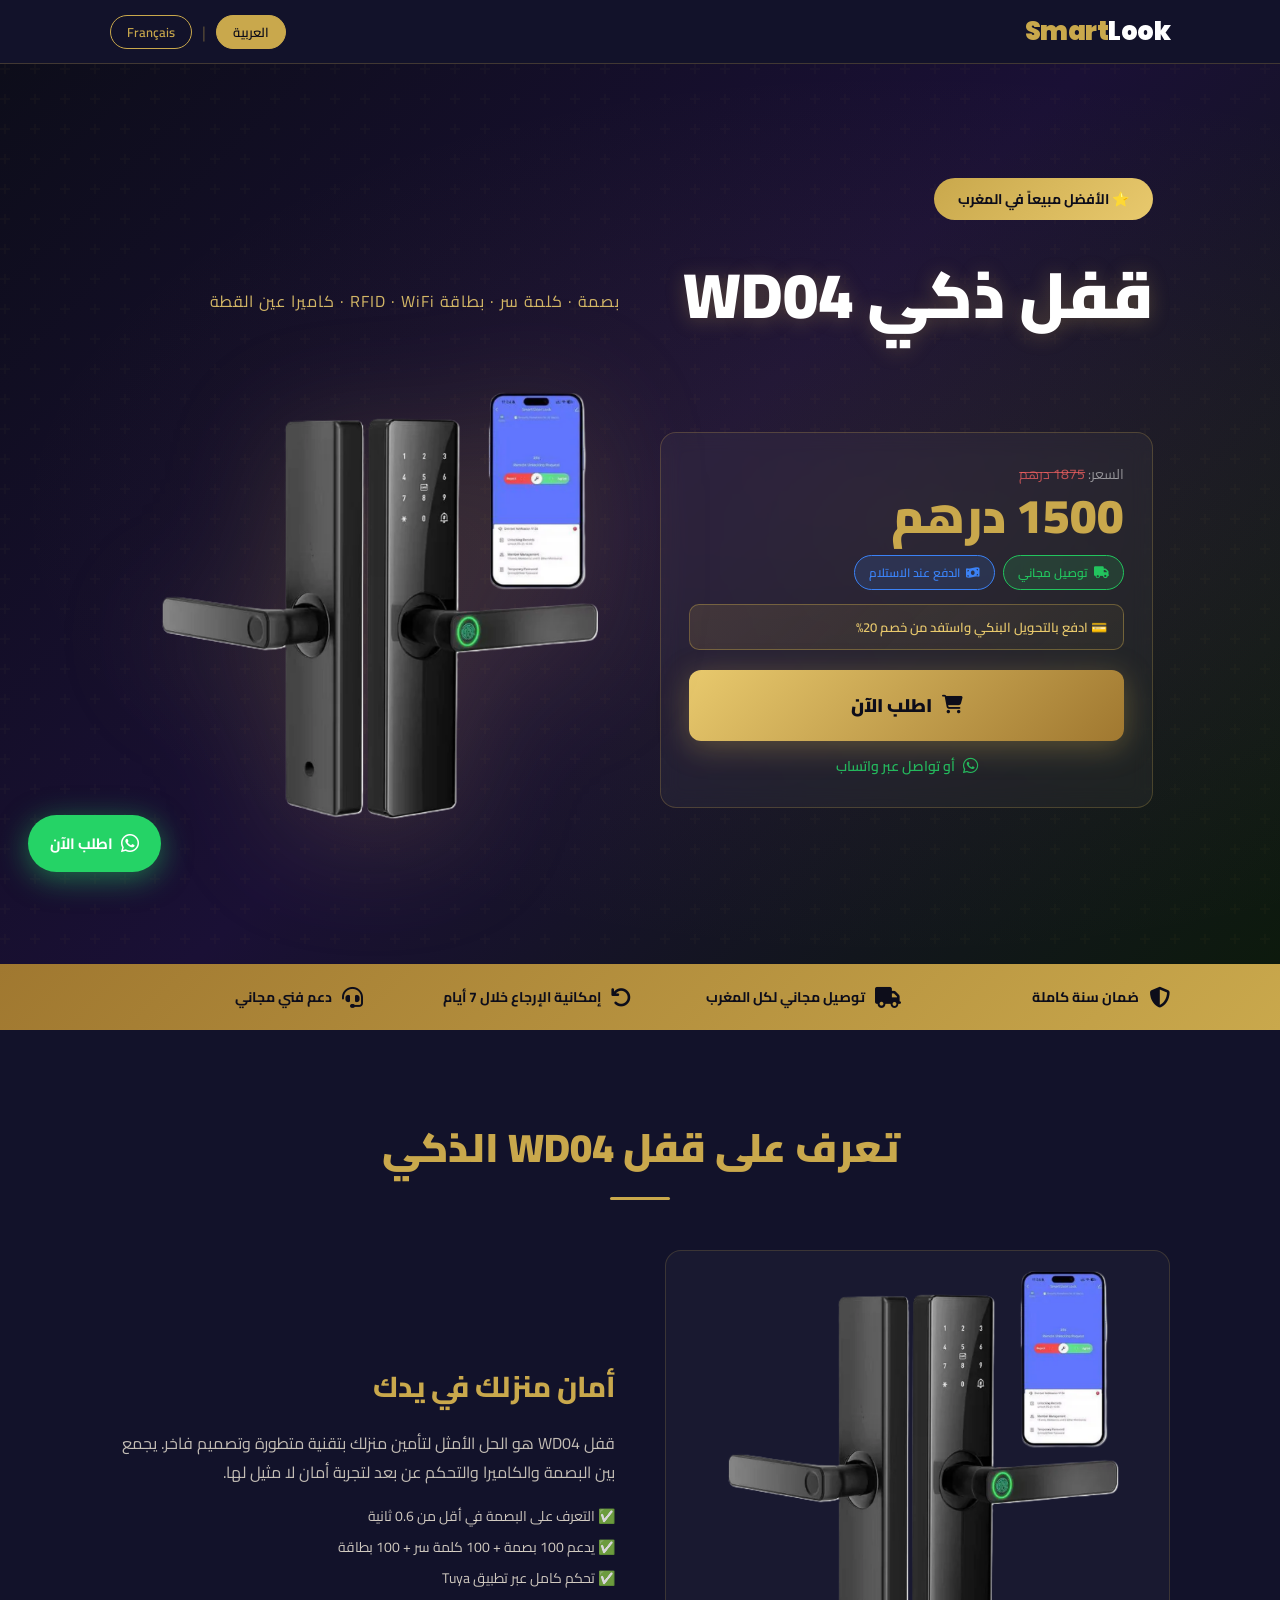
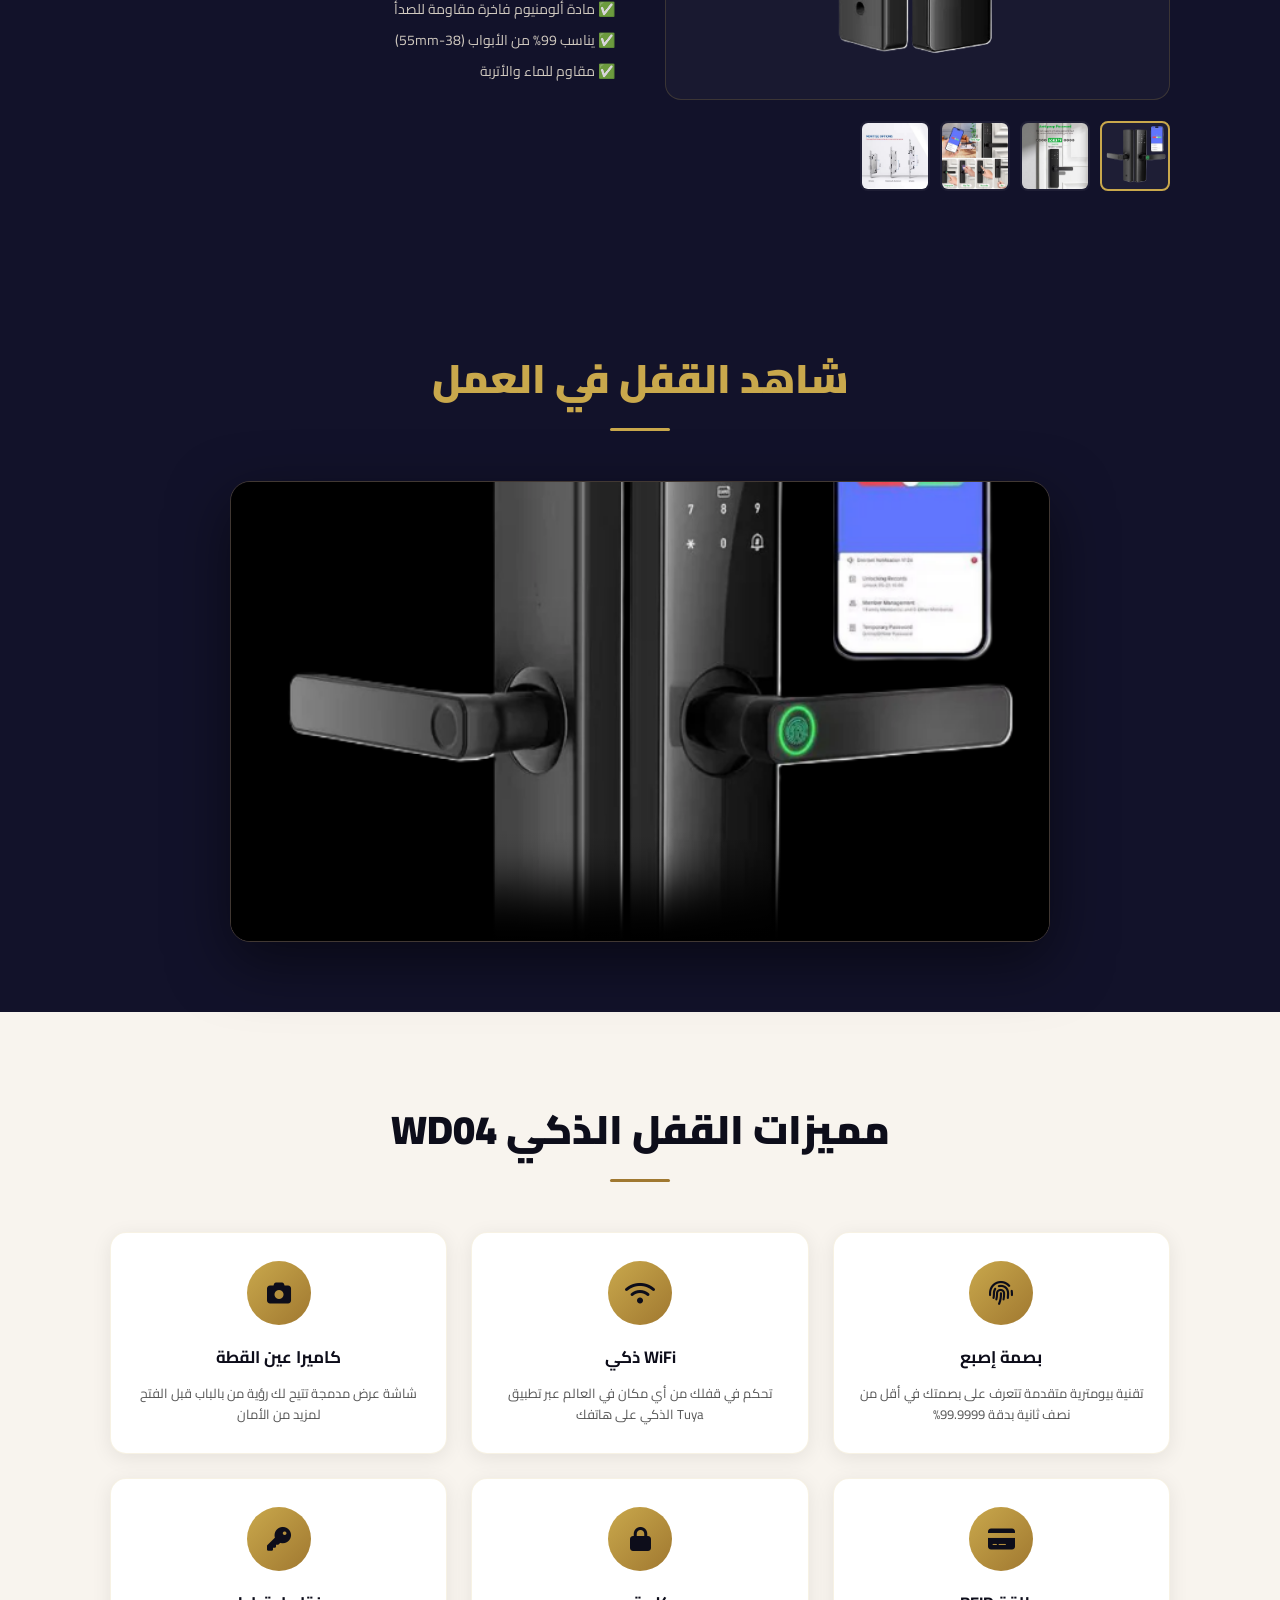
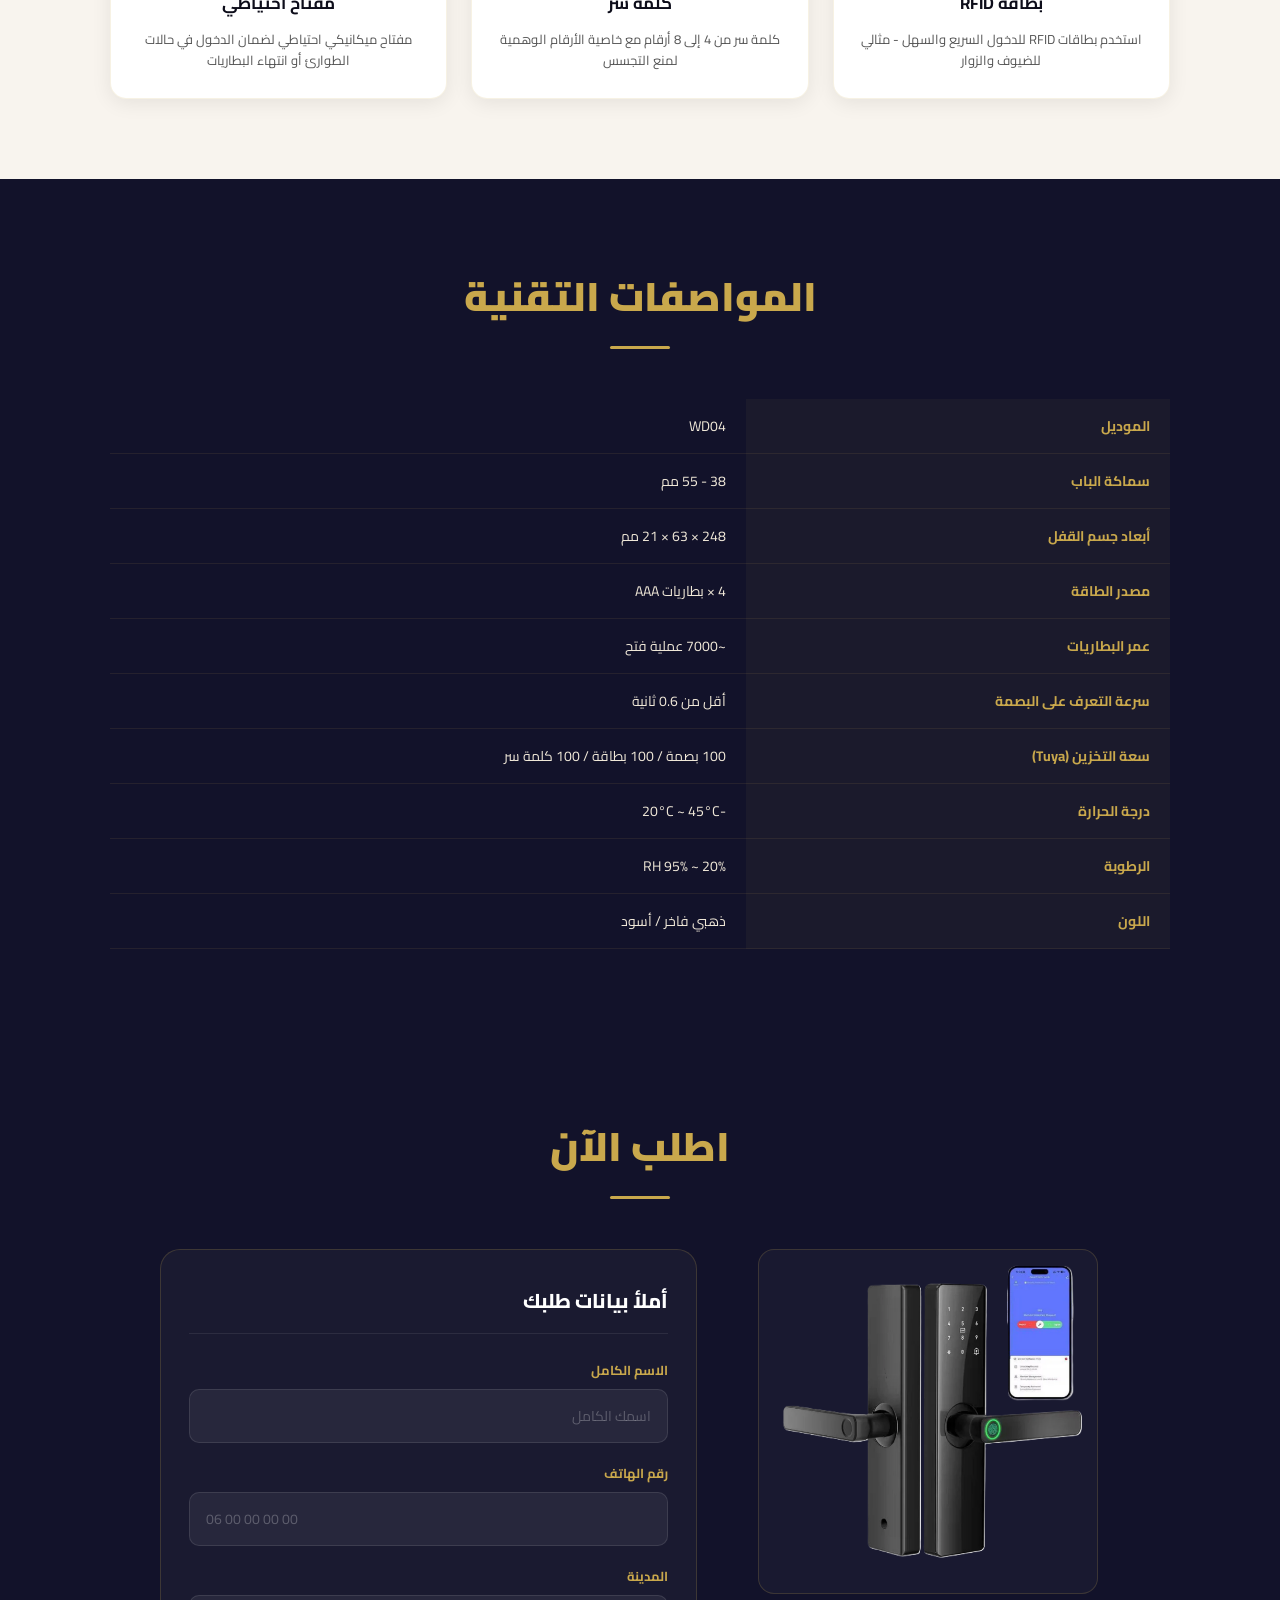
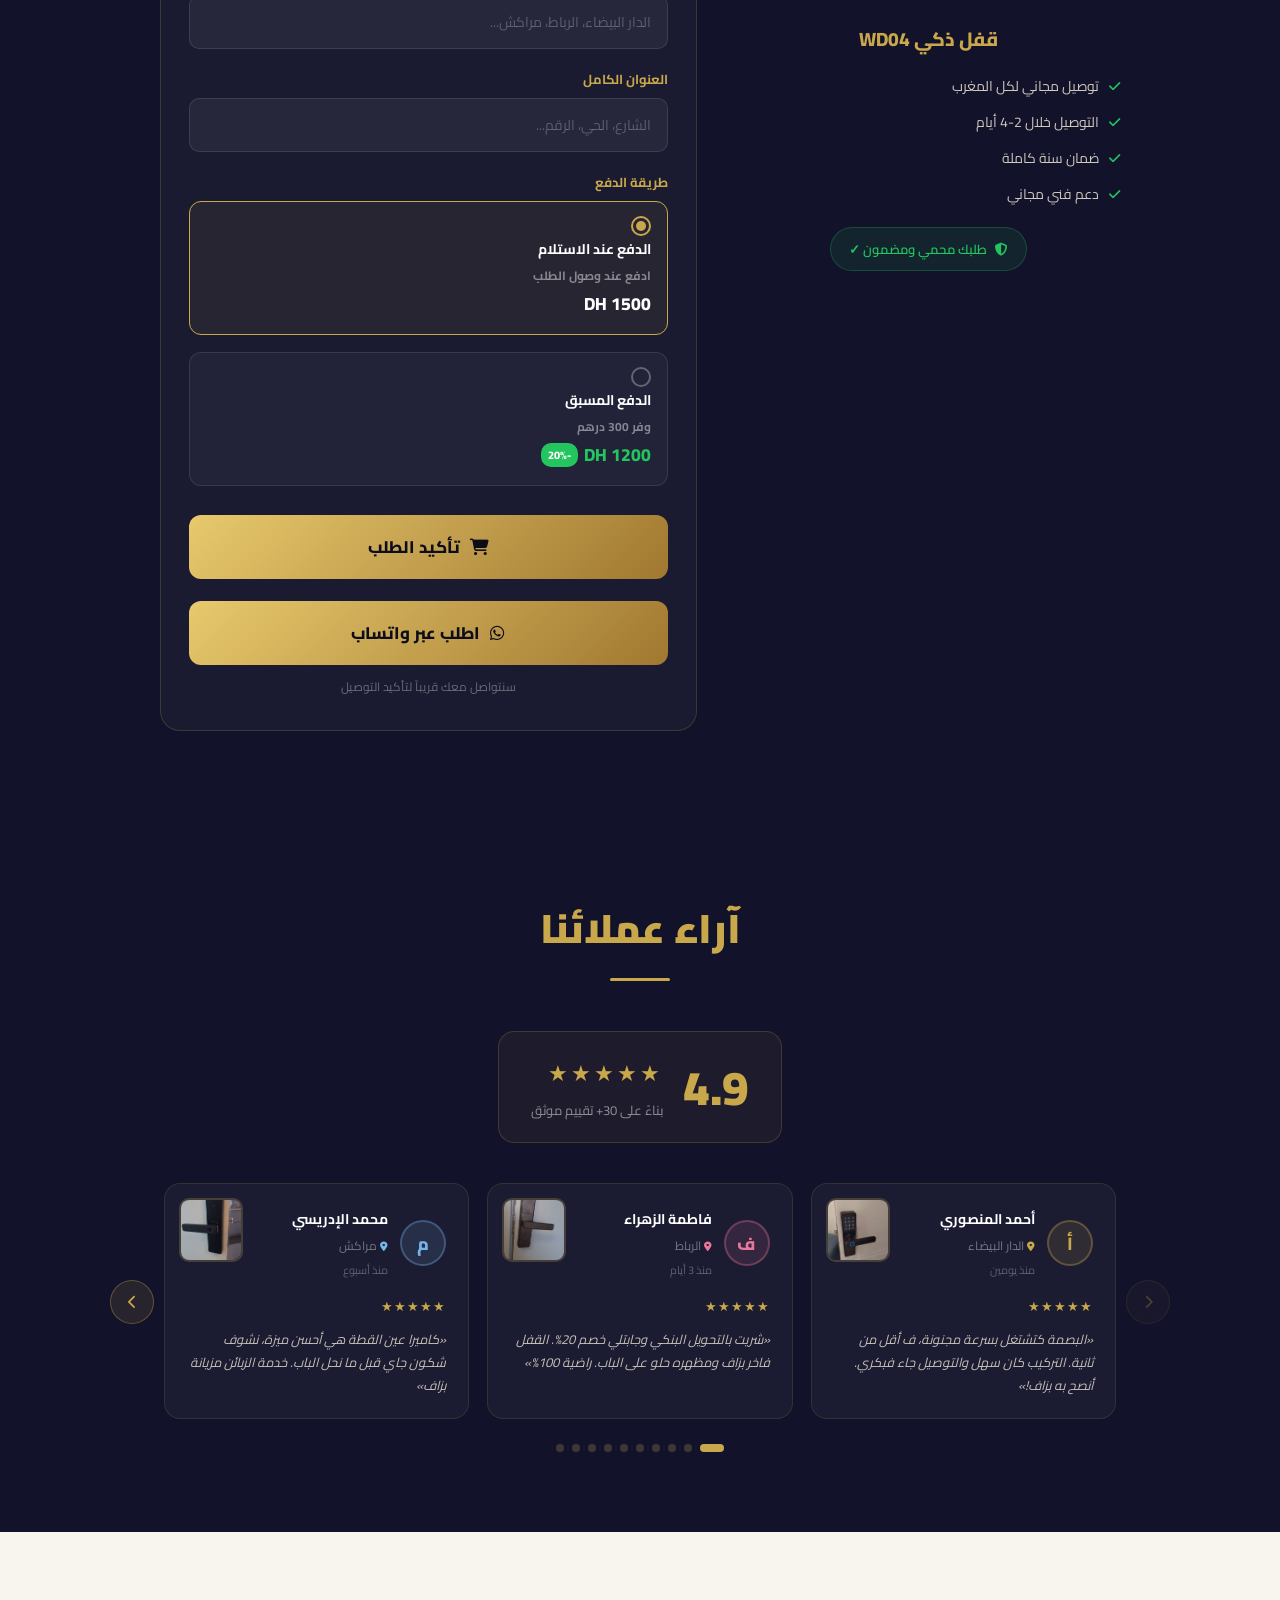
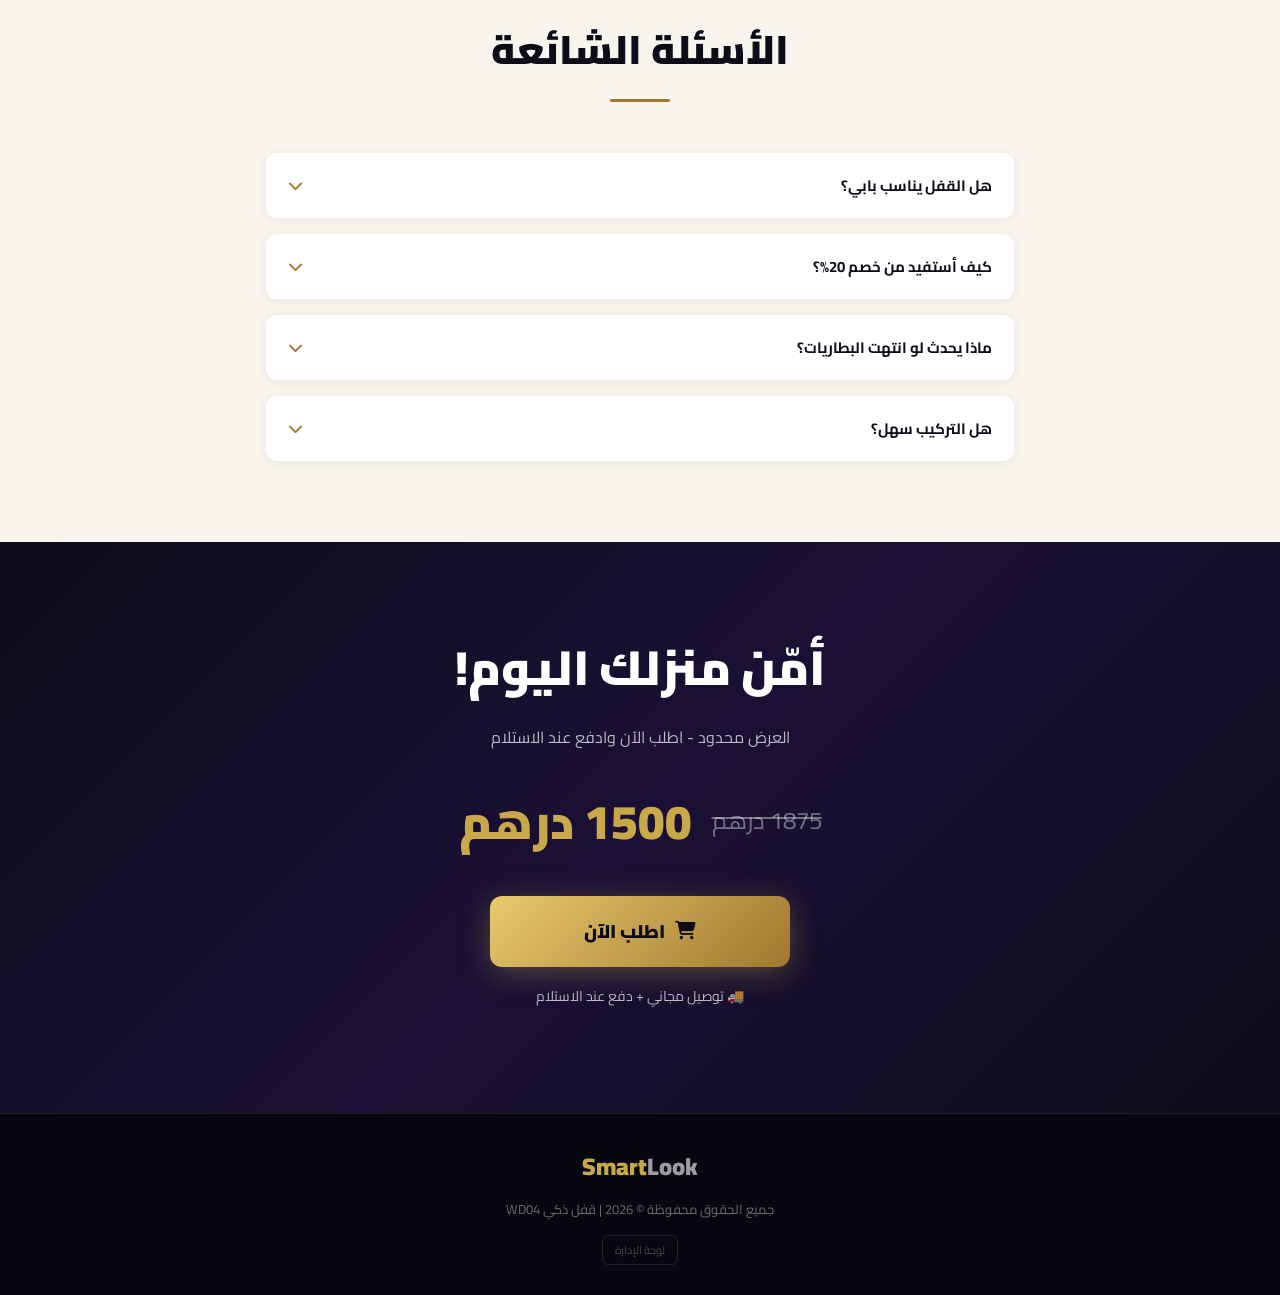
==== commit 8f3144f9: "Update index.html" ====
--- a/index.html
+++ b/index.html
@@ -299,6 +299,10 @@
             <i class="fas fa-shopping-cart"></i>
             <span data-ar="تأكيد الطلب" data-fr="Commander maintenant">تأكيد الطلب</span>
           </button>
+          <button type="button" class="submit-order-btn wa-order-btn" onclick="submitOrderWhatsApp()">
+            <i class="fab fa-whatsapp"></i>
+            <span data-ar="اطلب عبر واتساب" data-fr="Commander via WhatsApp">اطلب عبر واتساب</span>
+          </button>
           <p class="form-note" data-ar="سنتواصل معك قريباً لتأكيد التوصيل" data-fr="Nous vous rappellerons sous peu pour confirmer la livraison.">سنتواصل معك قريباً لتأكيد التوصيل</p>
         </form>
       </div>
@@ -514,7 +518,7 @@
 </div>
 
 <!-- FLOATING WHATSAPP -->
-<a href="#" class="floating-wa" onclick="orderWhatsApp('cod'); return false;">
+<a href="#" class="floating-wa" onclick="scrollToOrder(); return false;">
   <i class="fab fa-whatsapp"></i>
   <span data-ar="اطلب الآن" data-fr="Commander">اطلب الآن</span>
 </a>
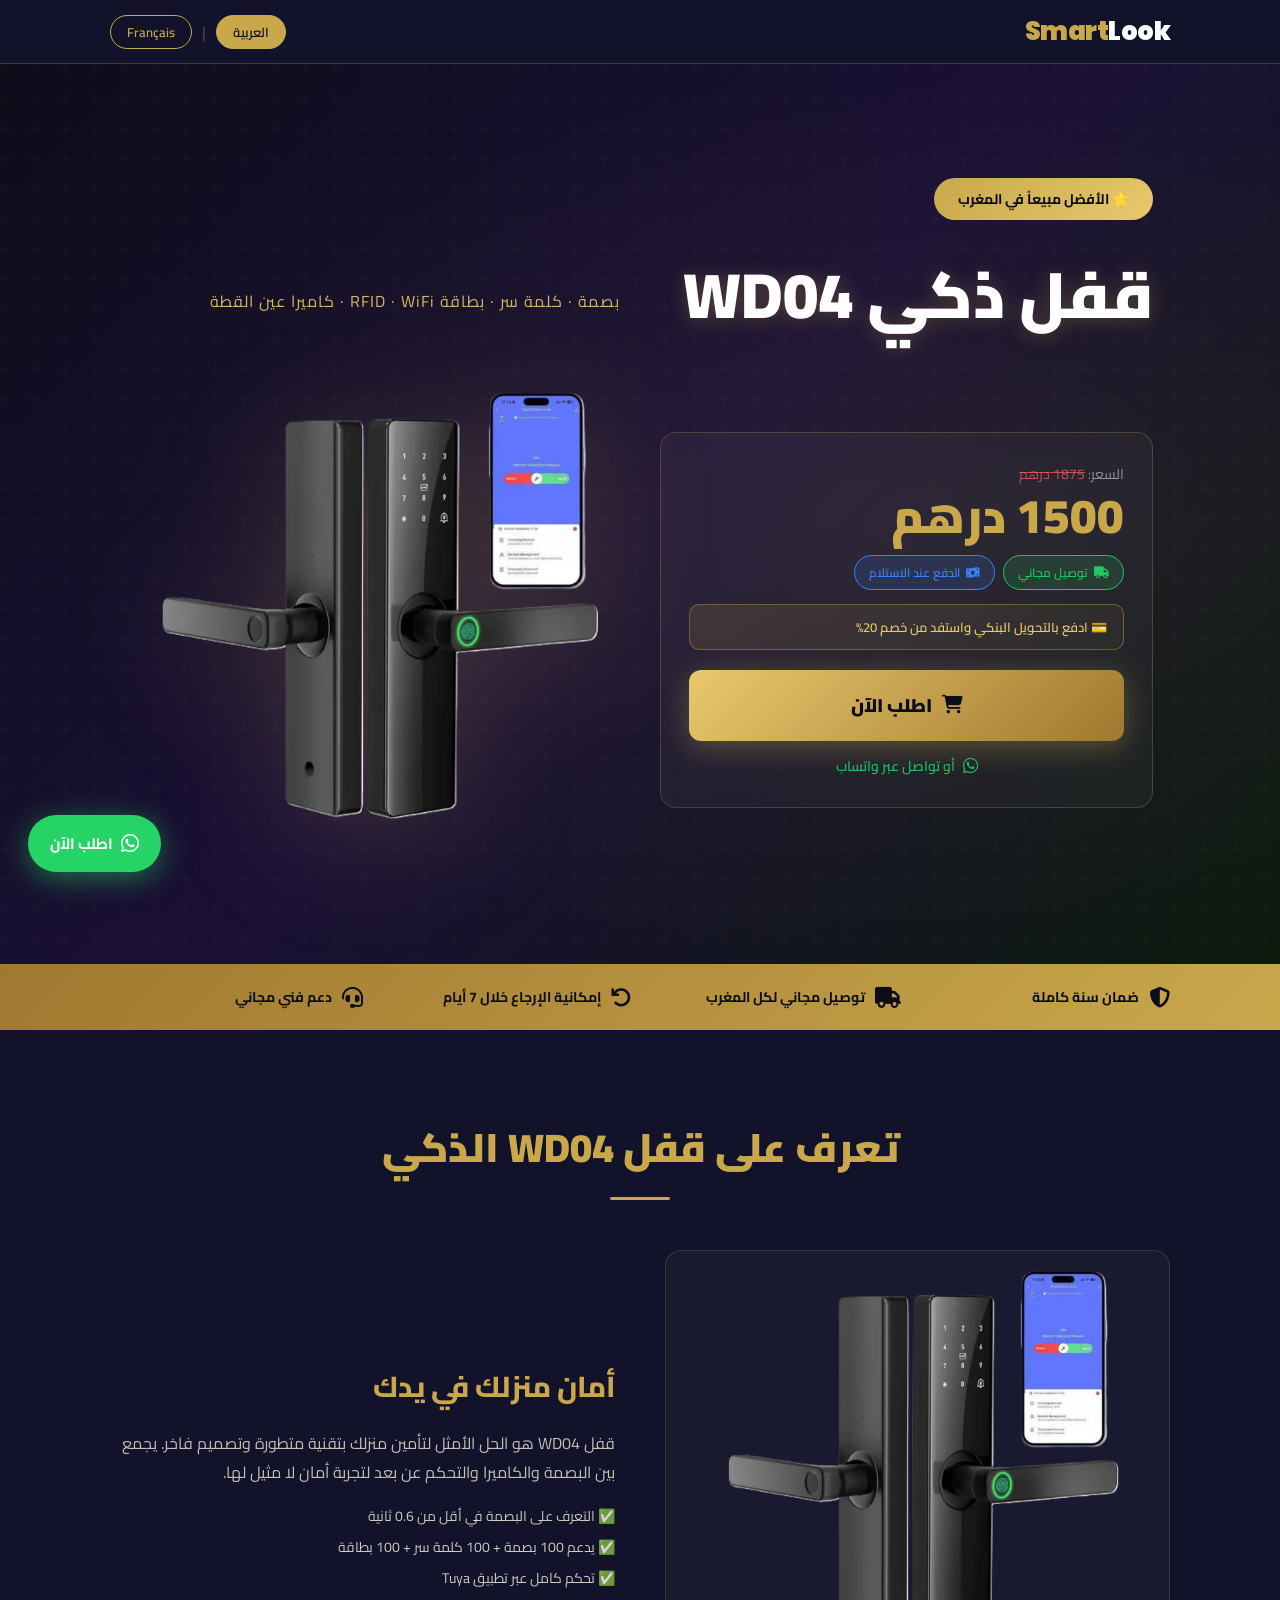
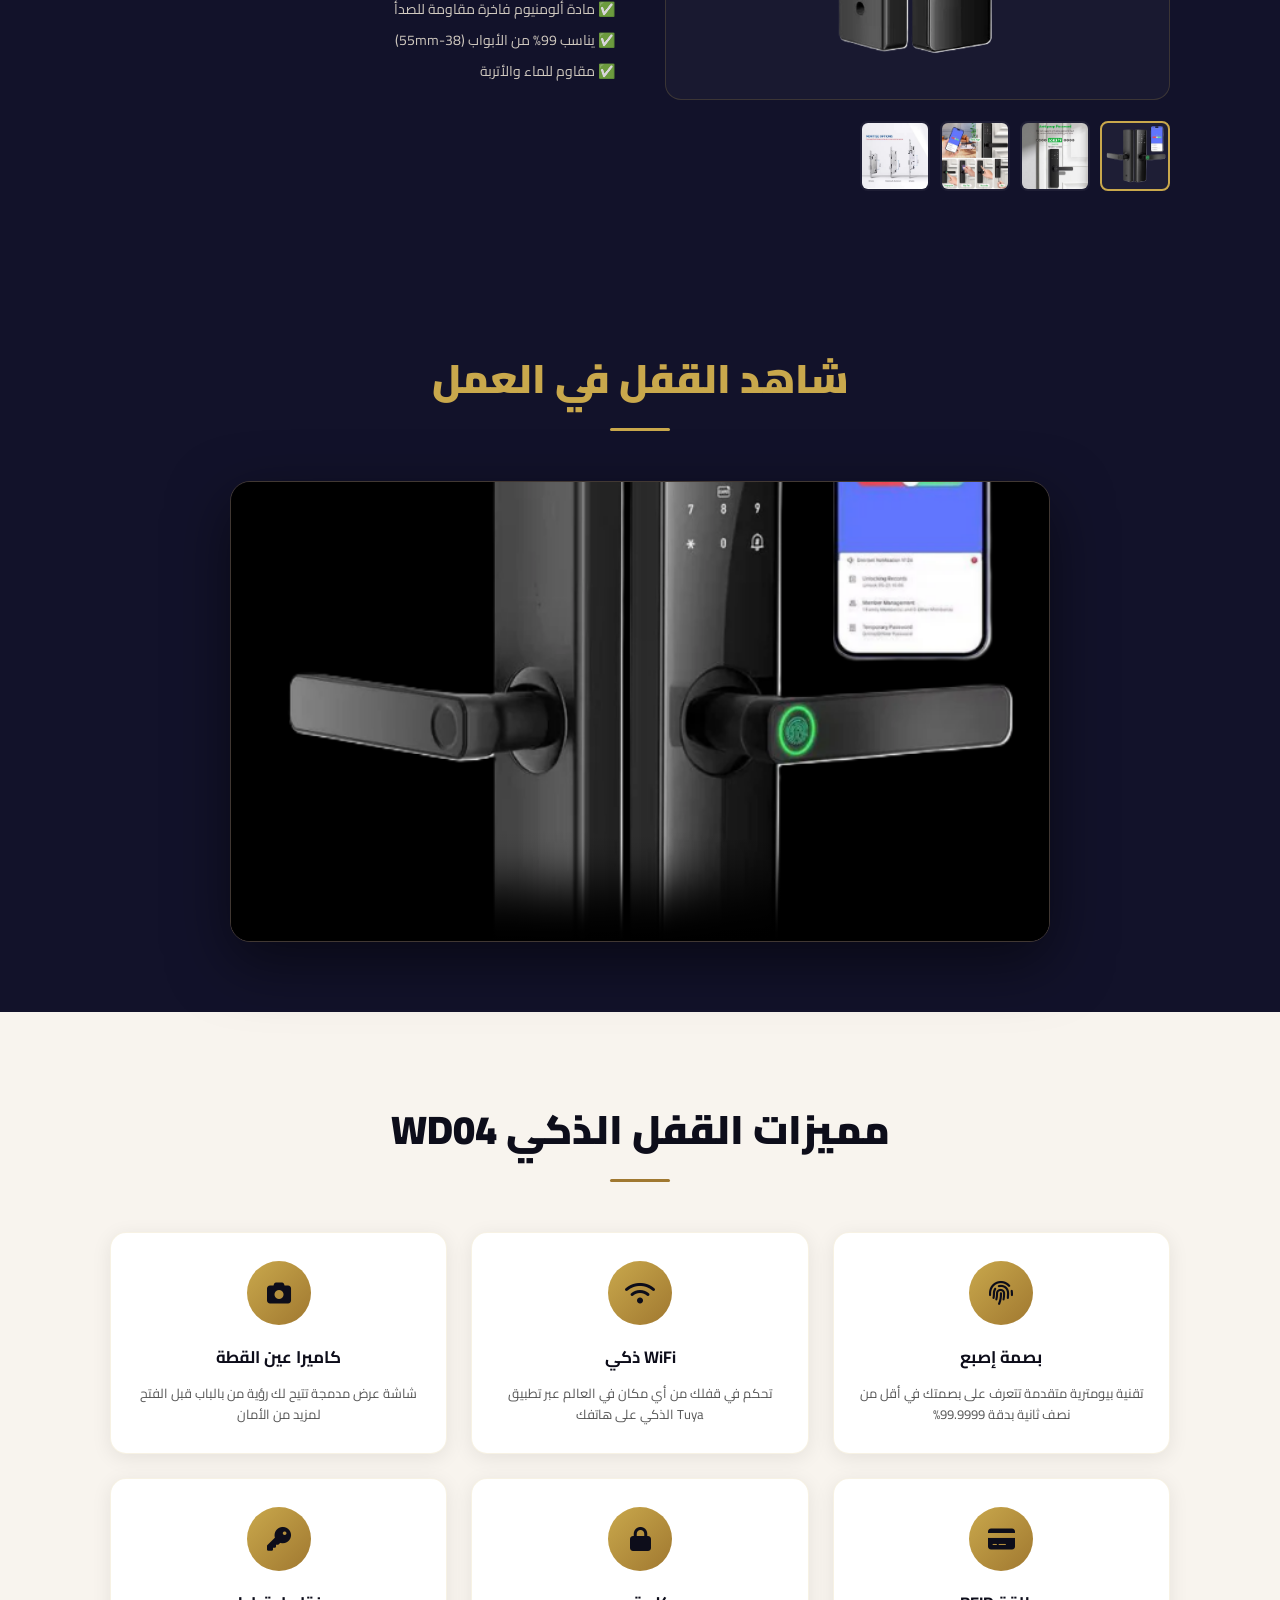
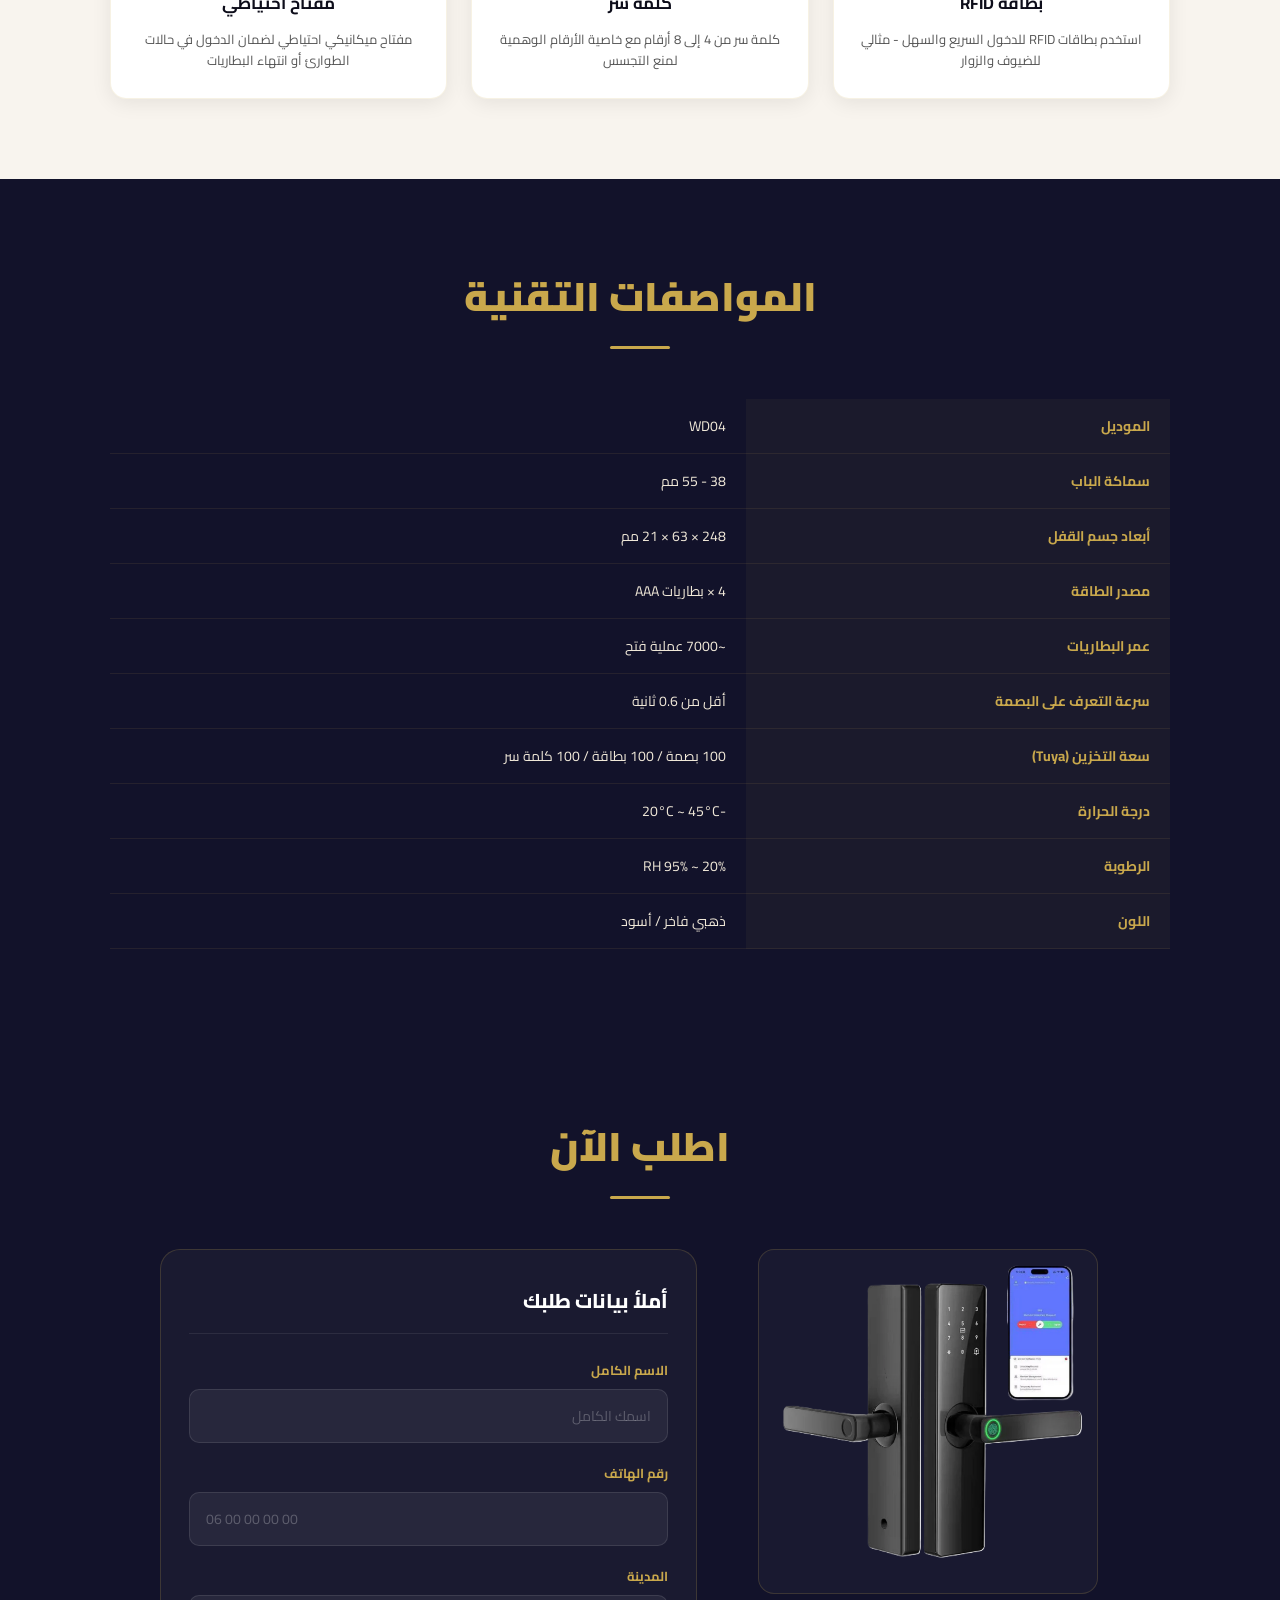
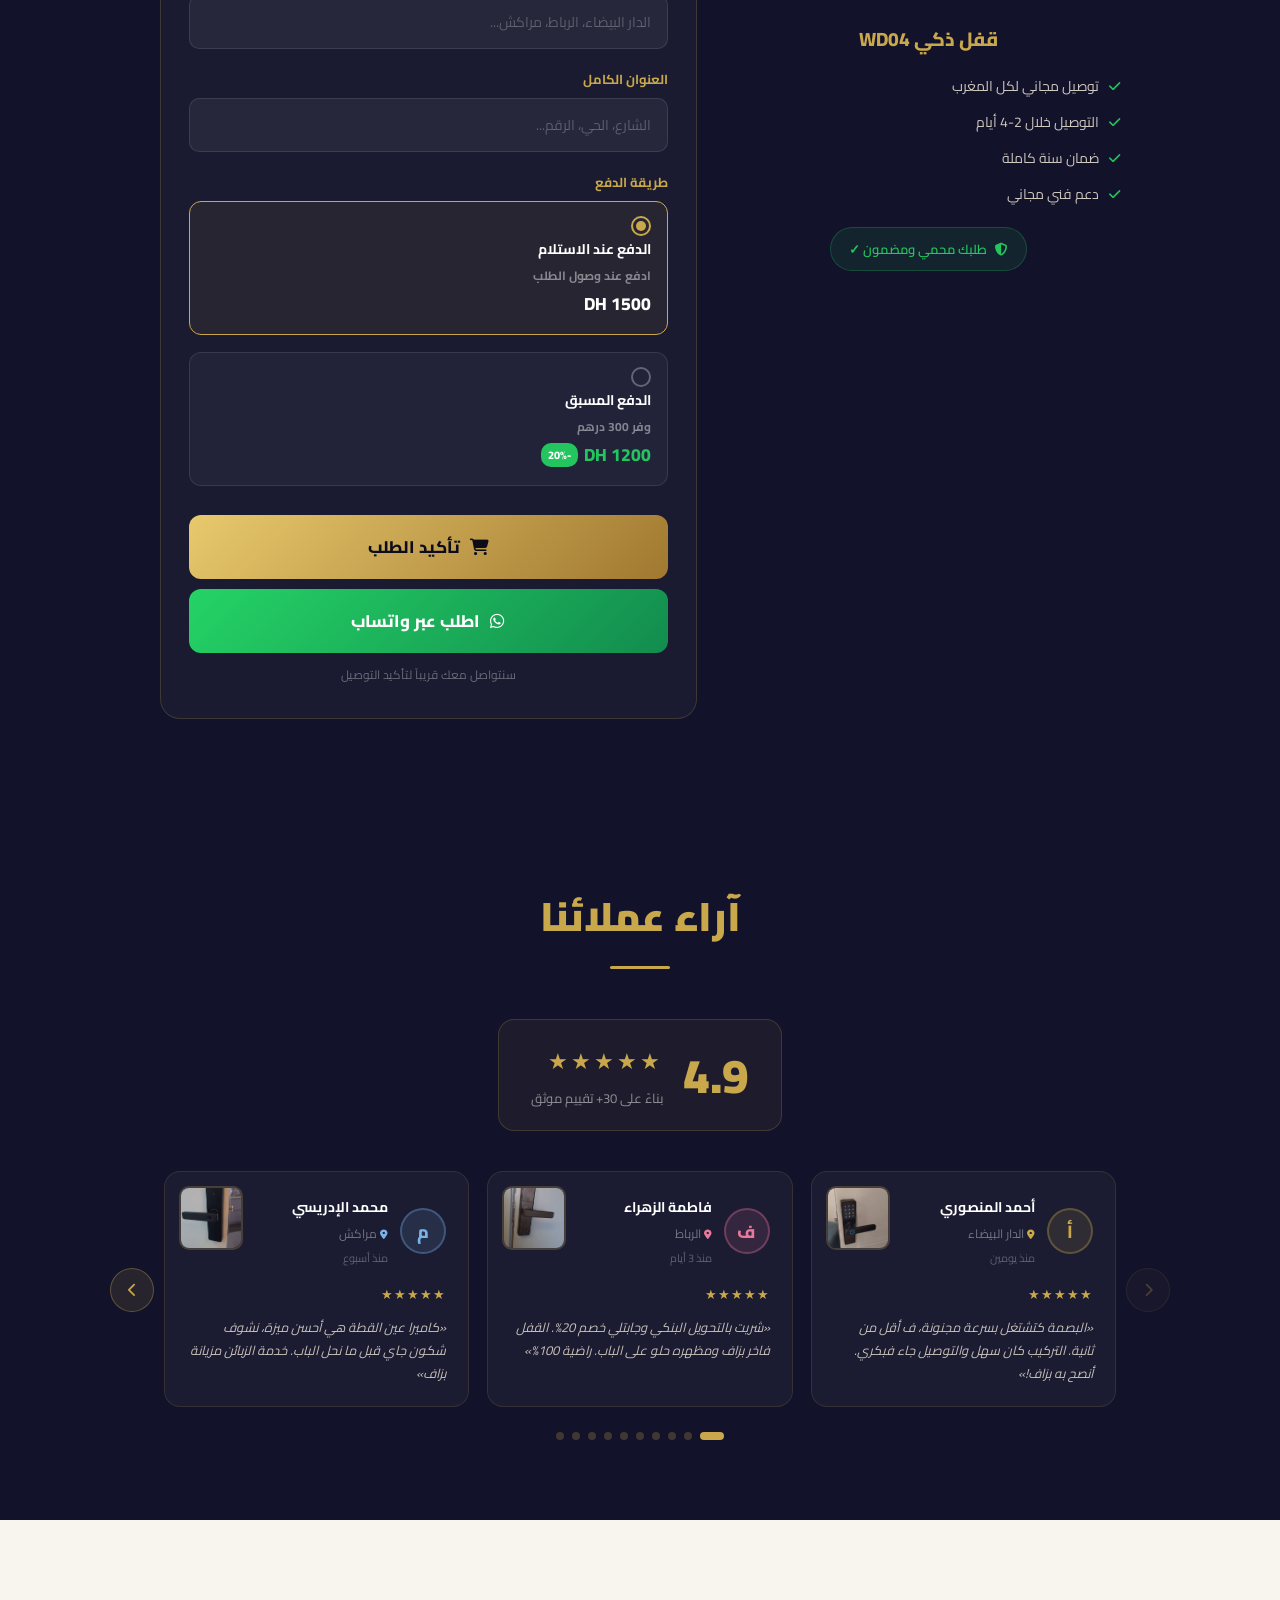
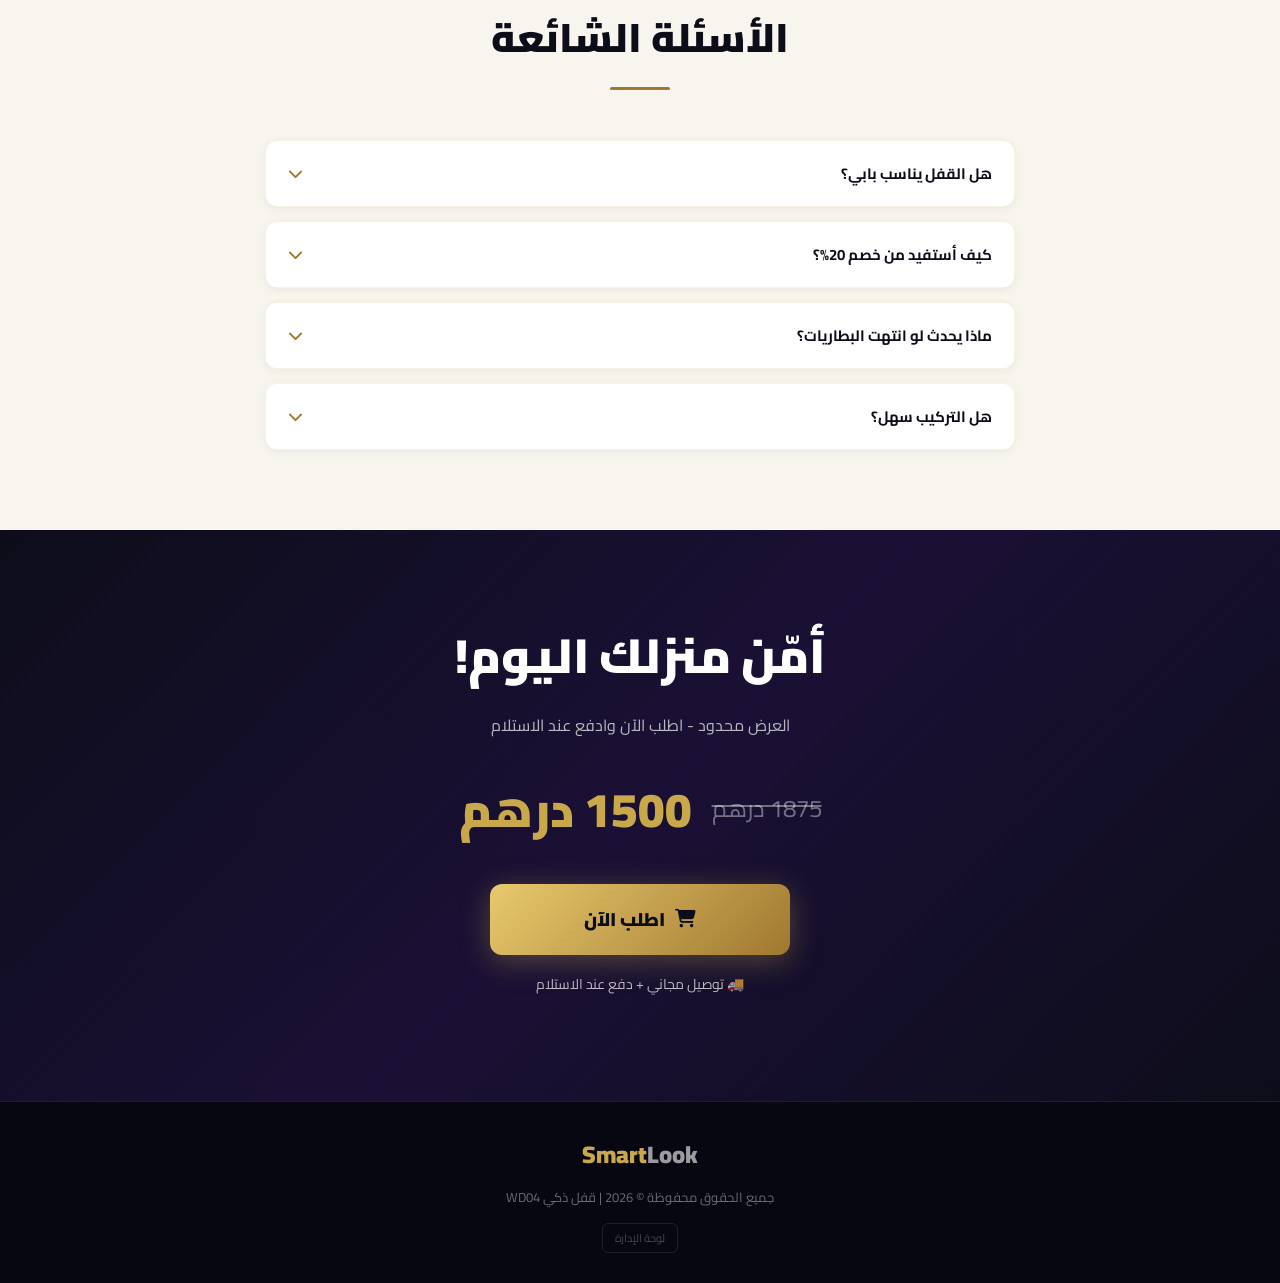
==== commit 70ebd7e9: "require login from site link" ====
--- a/index.html
+++ b/index.html
@@ -400,7 +400,7 @@
   <div class="container">
     <div class="footer-logo">Smart<span>Look</span></div>
     <p data-ar="جميع الحقوق محفوظة © 2026 | قفل ذكي WD04" data-fr="Tous droits réservés © 2026 | Serrure WD04">جميع الحقوق محفوظة © 2026 | قفل ذكي WD04</p>
-    <a href="admin.html" class="admin-link" data-ar="لوحة الإدارة" data-fr="Panel Admin">لوحة الإدارة</a>
+    <a href="admin.html?from=site" class="admin-link" data-ar="لوحة الإدارة" data-fr="Panel Admin">لوحة الإدارة</a>
   </div>
 </footer>
 
--- a/style.css
+++ b/style.css
@@ -557,6 +557,7 @@
 }
 .submit-order-btn:hover { opacity: 0.9; transform: translateY(-2px); }
 body.lang-fr .submit-order-btn { font-family: var(--font-fr); }
+.wa-order-btn { background: linear-gradient(135deg, #25D366, #128C4E) !important; color: white !important; margin-top: 10px; }
 
 .form-note {
   text-align: center;
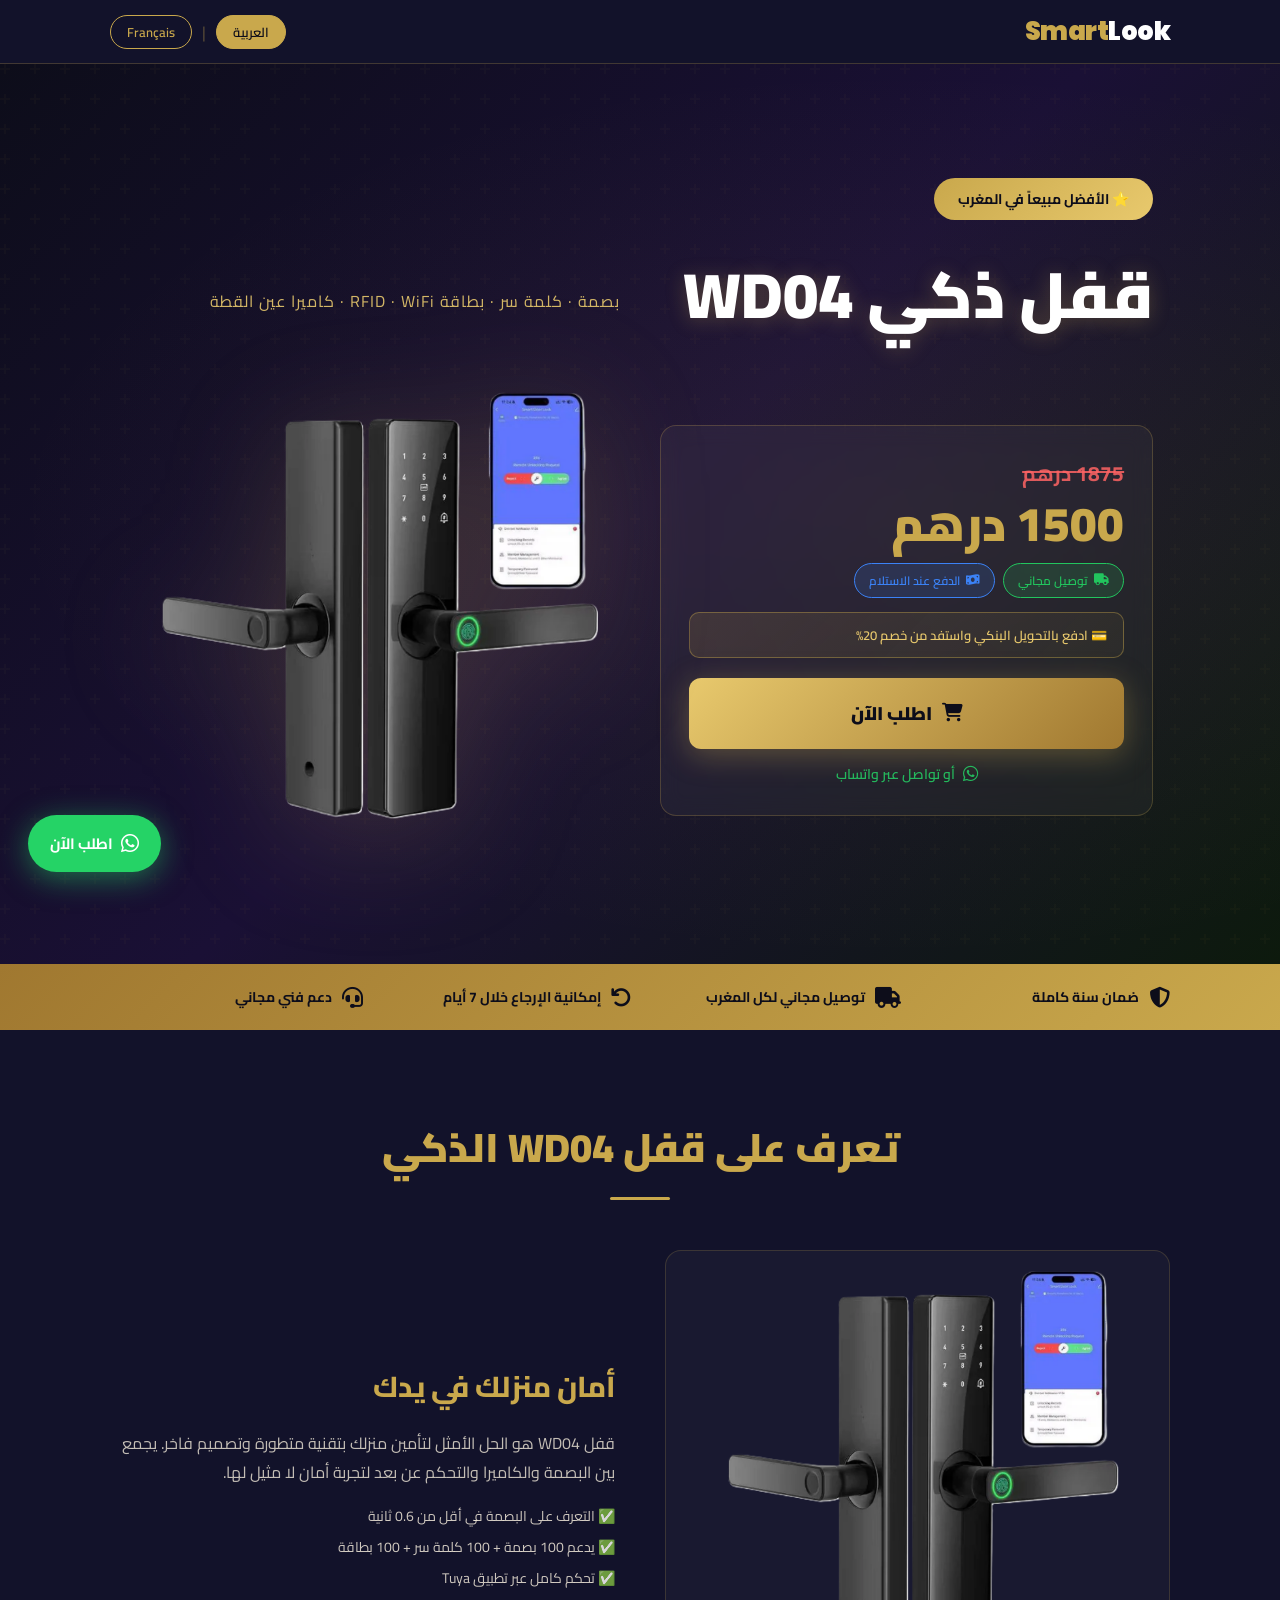
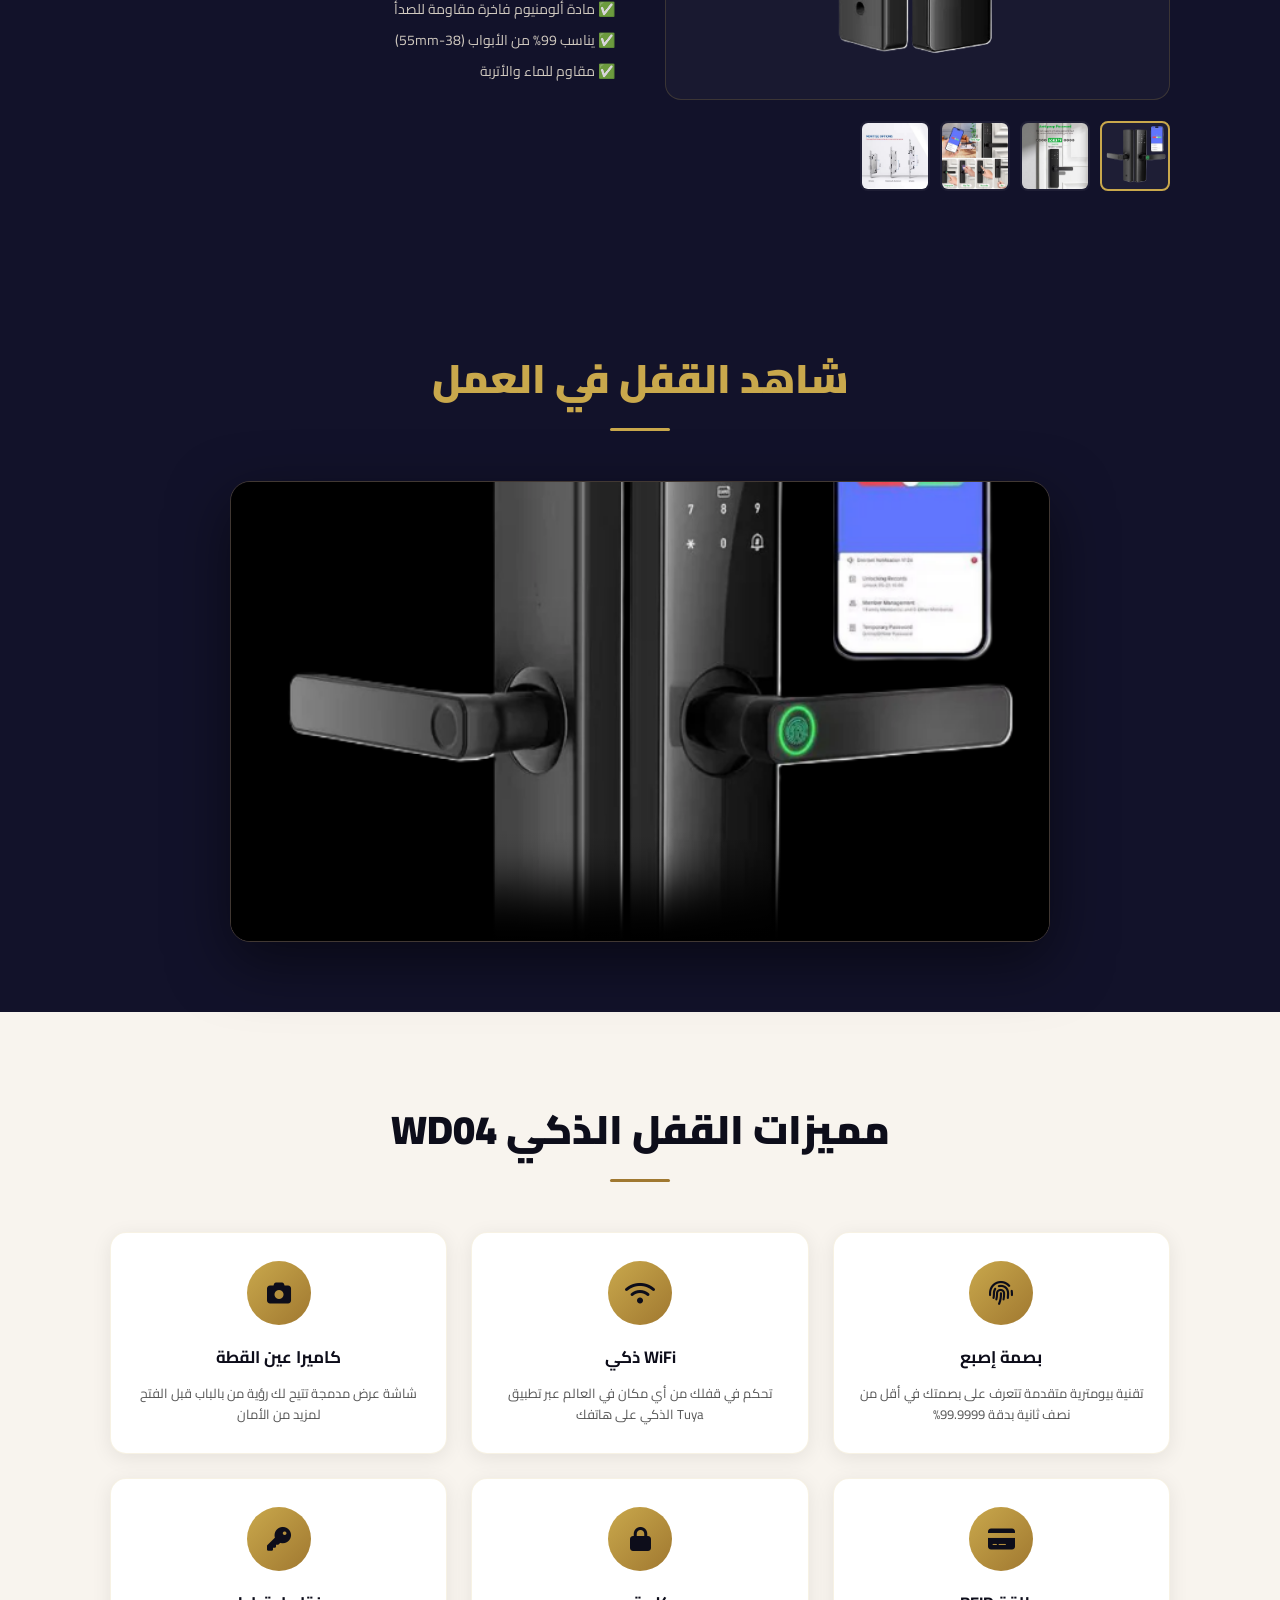
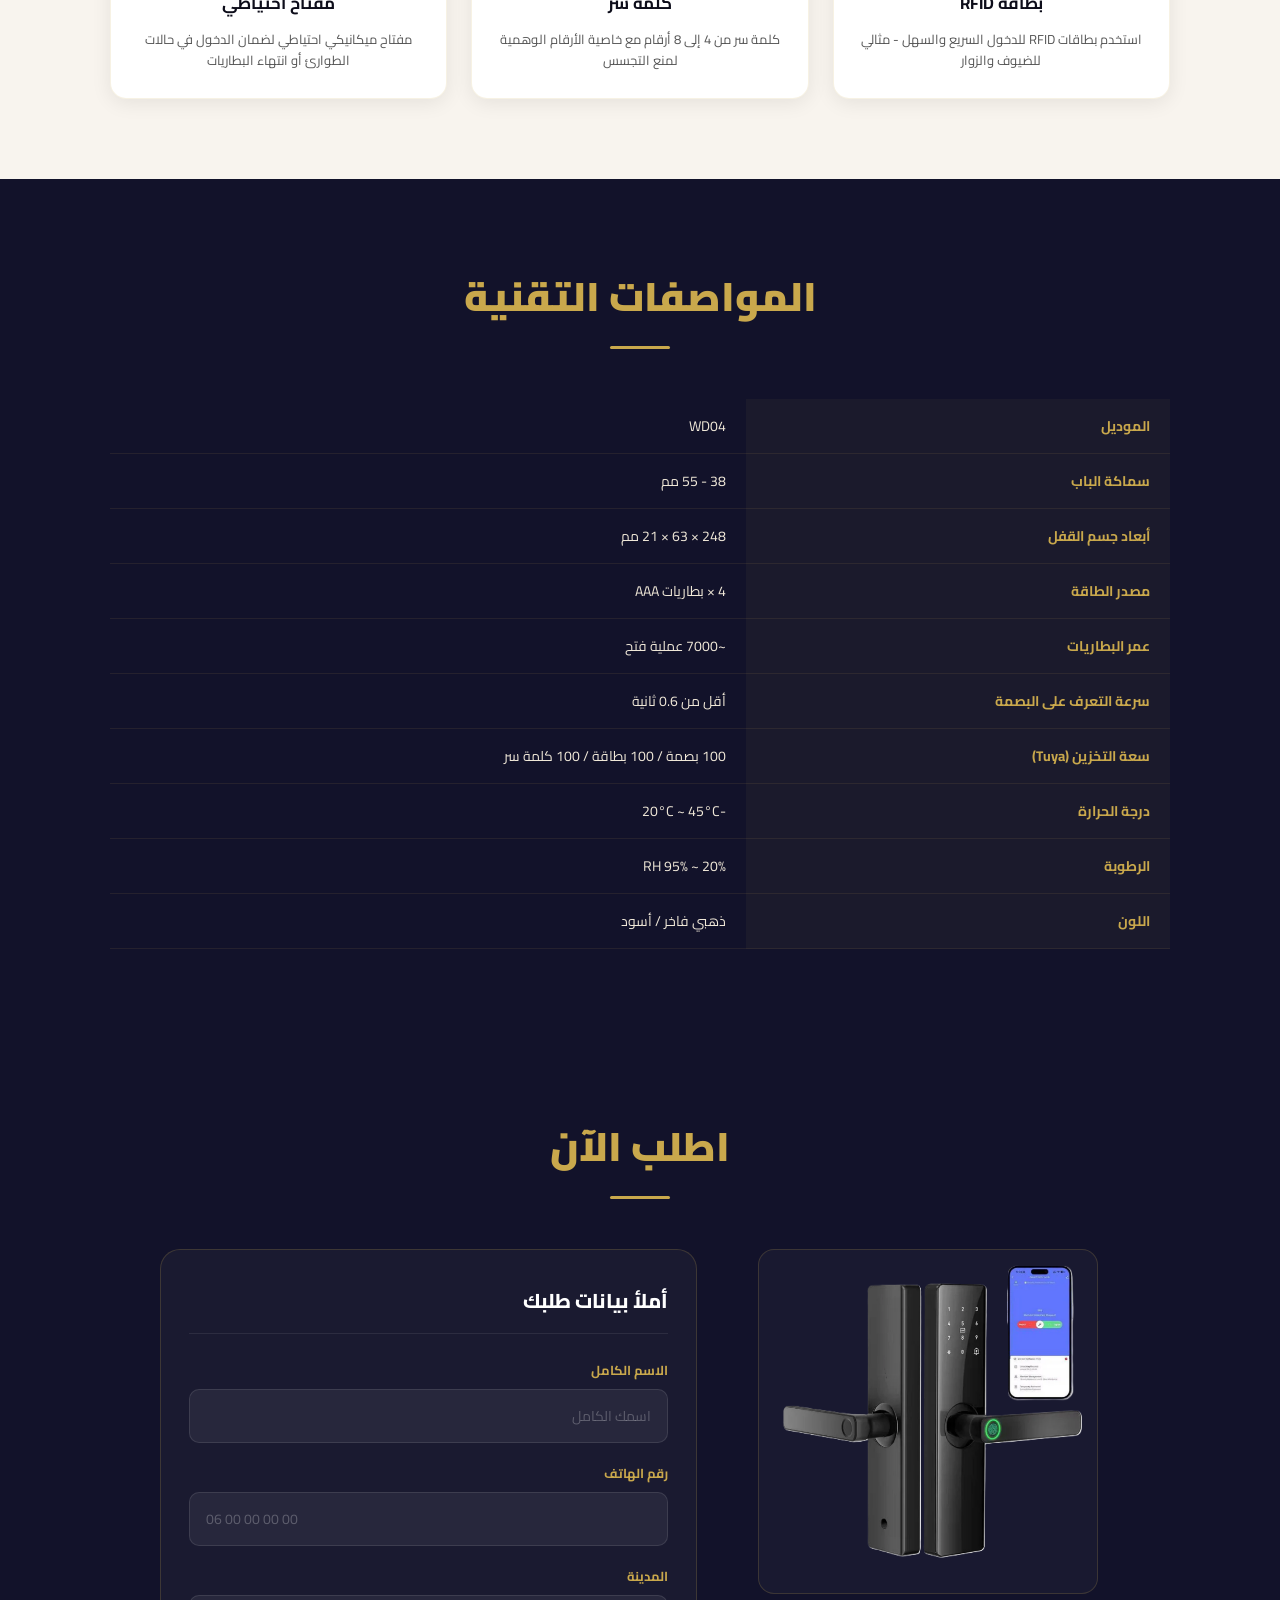
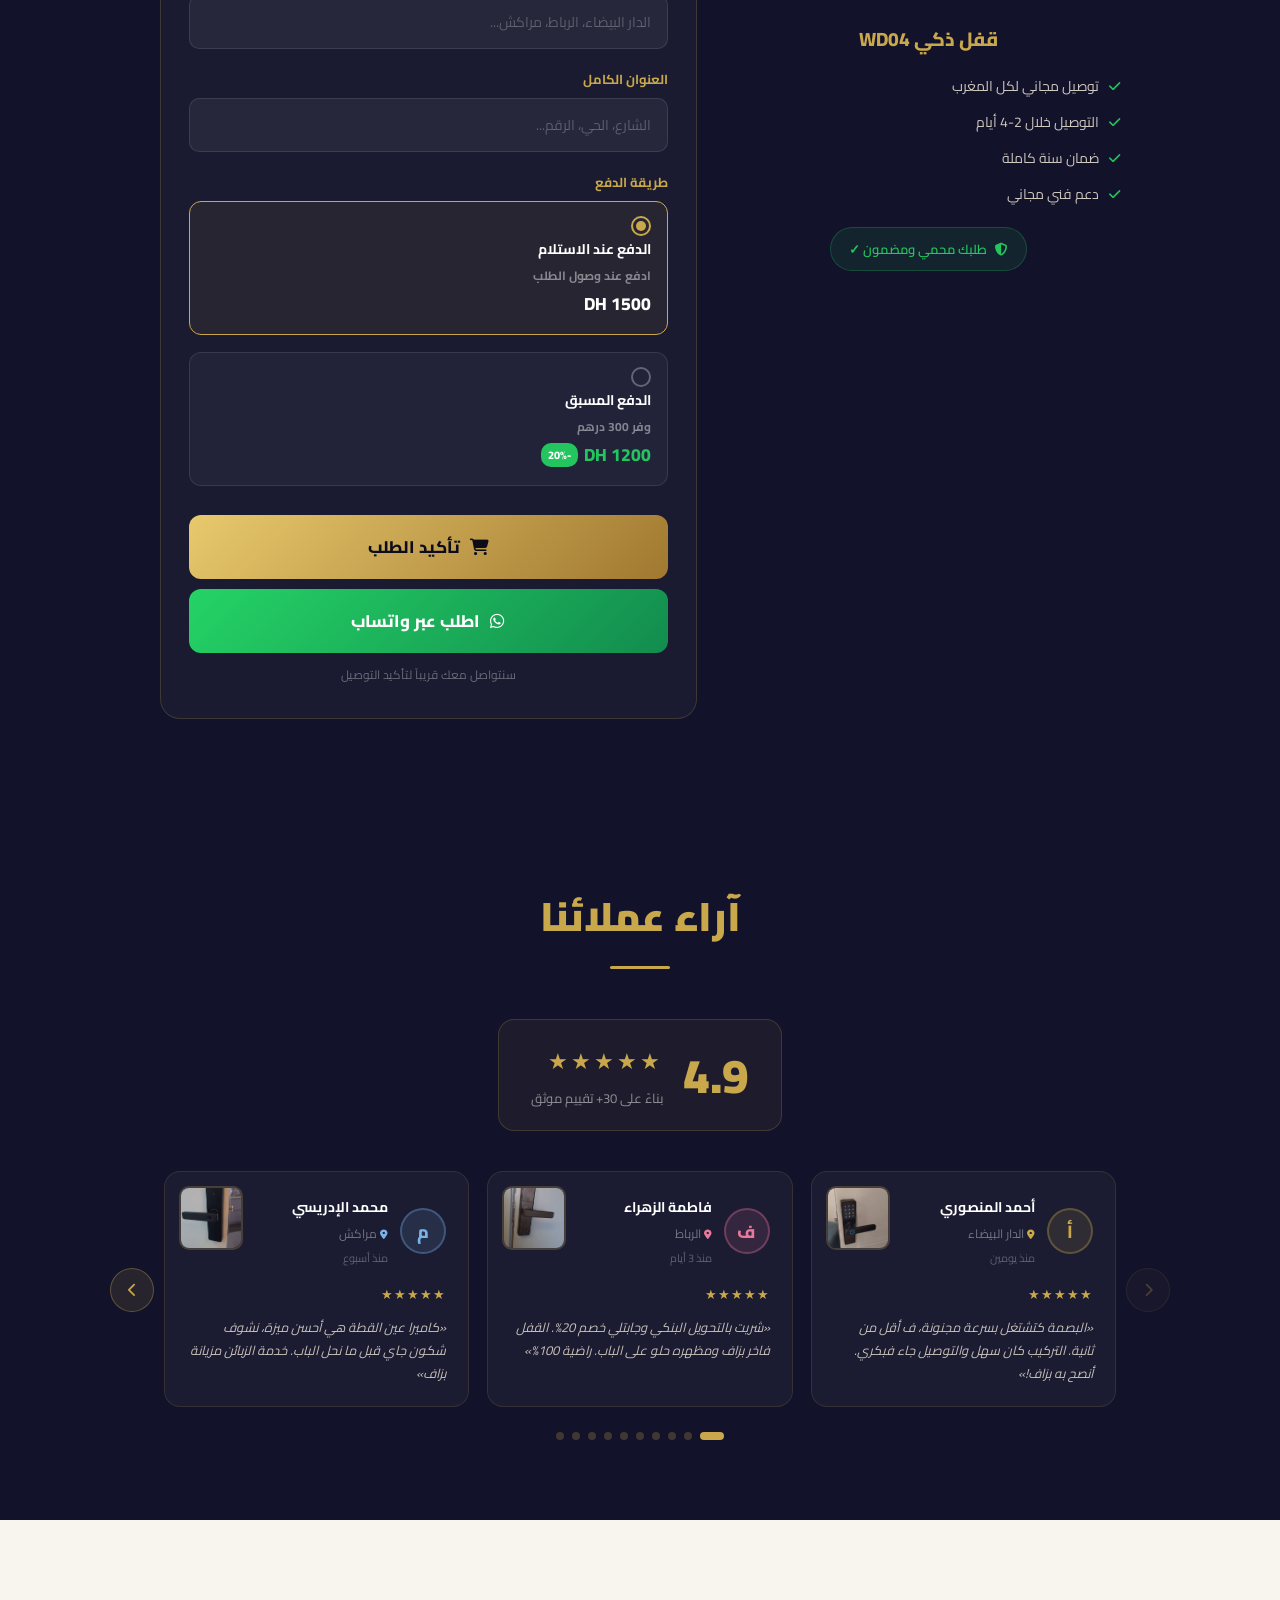
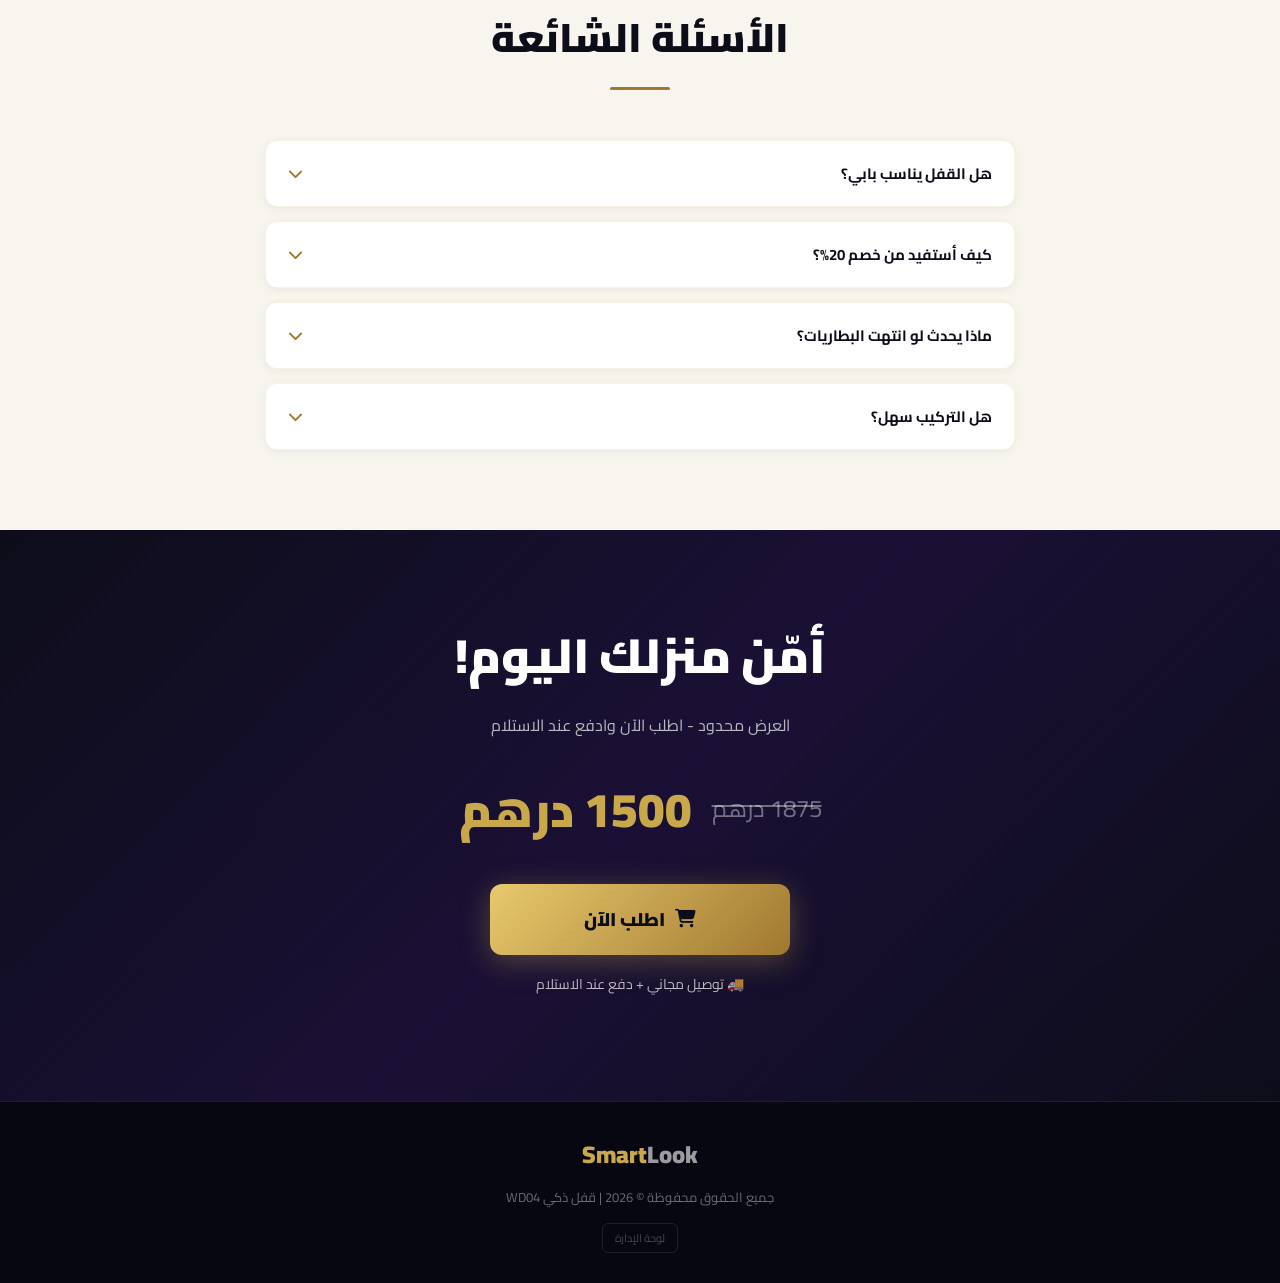
==== commit abe30181: "fix mobile price layout" ====
--- a/index.html
+++ b/index.html
@@ -31,10 +31,7 @@
     <p class="hero-subtitle" data-ar="بصمة · كلمة سر · بطاقة RFID · WiFi · كاميرا عين القطة" data-fr="Empreinte · Code · Carte RFID · WiFi · Caméra Œil de Chat">بصمة · كلمة سر · بطاقة RFID · WiFi · كاميرا عين القطة</p>
 
     <div class="hero-price-box">
-      <div class="price-normal">
-        <span data-ar="السعر:" data-fr="Prix:">السعر:</span>
-        <span class="price-strike">1875 درهم</span>
-      </div>
+      <div class="price-old-line"><span class="price-strike">1875 درهم</span></div>
       <div class="price-main">1500 <span data-ar="درهم" data-fr="DH">درهم</span></div>
       <div class="price-tags">
         <span class="tag green" data-ar="توصيل مجاني" data-fr="Livraison gratuite"><i class="fas fa-truck"></i> توصيل مجاني</span>
--- a/style.css
+++ b/style.css
@@ -143,13 +143,15 @@
 }
 
 .price-normal { color: rgba(255,255,255,0.5); font-size: 14px; margin-bottom: 4px; }
-.price-strike { text-decoration: line-through; color: rgba(255,100,100,0.7); }
+.price-old-line { margin-bottom: 6px; white-space: nowrap; }
+.price-strike { text-decoration: line-through; color: rgba(255,100,100,0.85); font-size: 1.3rem; font-weight: 700; white-space: nowrap; }
 .price-main {
   font-size: clamp(2rem, 4vw, 3rem);
   font-weight: 900;
   color: var(--gold);
   line-height: 1;
   margin-bottom: 16px;
+  white-space: nowrap;
 }
 
 .price-tags { display: flex; flex-wrap: wrap; gap: 8px; margin-bottom: 14px; }
@@ -1240,8 +1242,11 @@
 /* ===== RESPONSIVE ===== */
 @media (max-width: 900px) {
   .hero-content { grid-template-columns: 1fr; }
-  .hero-img-wrap { order: -1; }
-  .badge-top { grid-column: 1; }
+  .badge-top { grid-column: 1; order: 1; }
+  .hero-title { order: 2; }
+  .hero-subtitle { order: 3; }
+  .hero-img-wrap { order: 4; }
+  .hero-price-box { order: 5; }
   .trust-grid { grid-template-columns: repeat(2, 1fr); }
   .showcase-grid { grid-template-columns: 1fr; }
   .features-grid { grid-template-columns: repeat(2, 1fr); }
